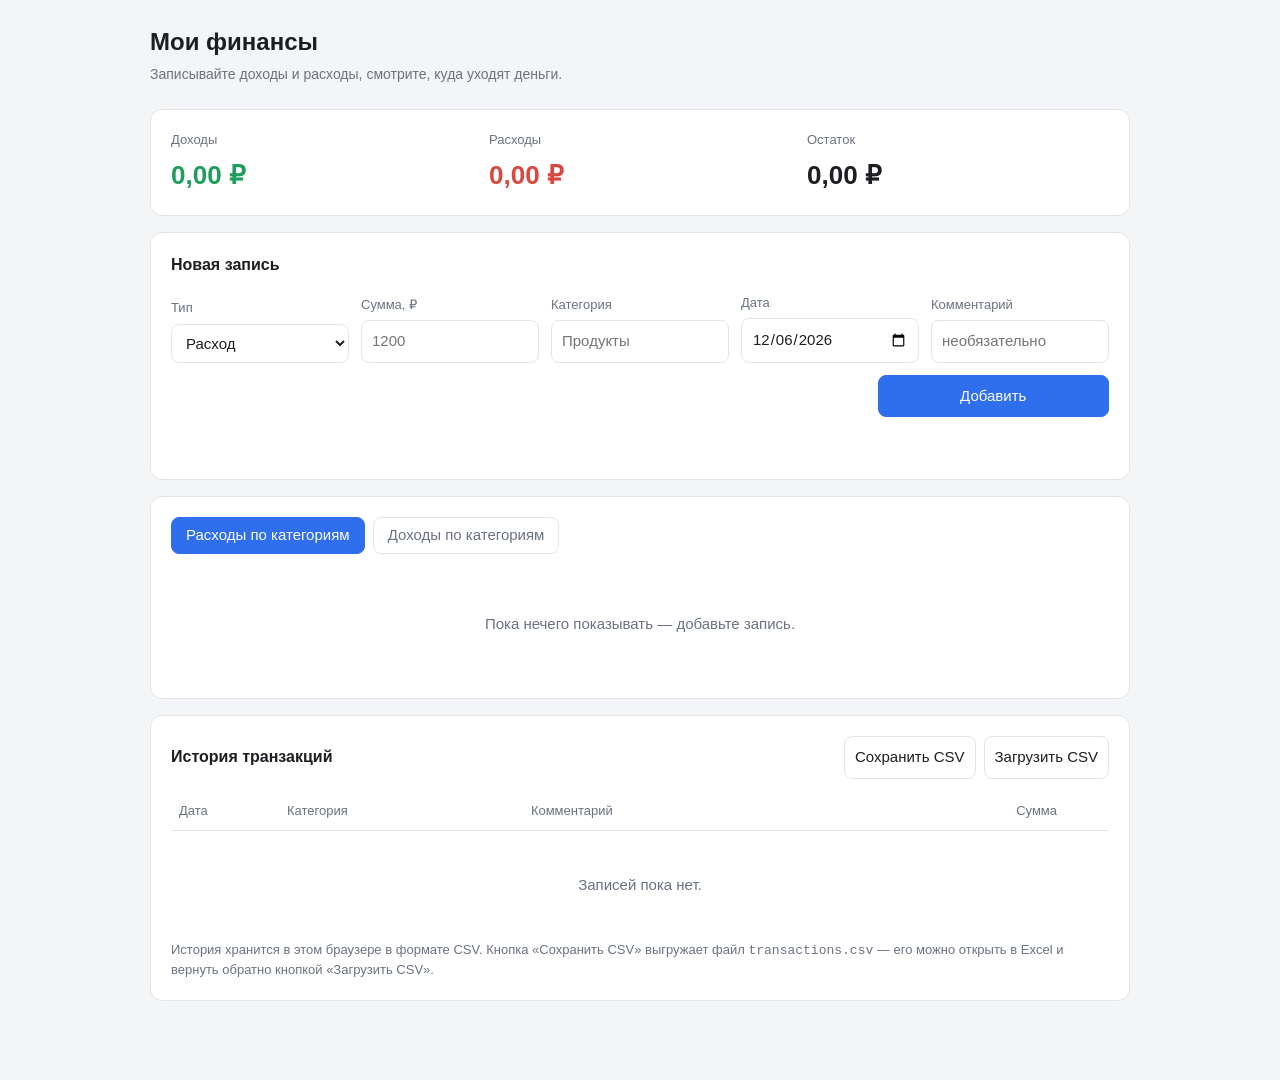
==== app/index.html @ 76354129 "app: покажи отказ записи в localStorage вместо тихой потери данных save() ловил исключение пустым ca" ====
<!doctype html>
<html lang="ru">
<head>
<meta charset="utf-8">
<meta name="viewport" content="width=device-width, initial-scale=1">
<title>Мои финансы</title>
<!--
  «Мои финансы» — пет-проект ДЗ №2. Разметка, CSS и JS разнесены по трём файлам
  (index.html, styles.css, app.js), чтобы субагенты могли работать параллельно,
  не переписывая один буфер. Решение человека, сессия 1; выполнено в сессии 4.

  id элементов и тексты кнопок менять без нужды не нужно: по ним цепляются проверки.
-->
<link rel="stylesheet" href="styles.css">
</head>
<body>
<div class="wrap">

  <h1>Мои финансы</h1>
  <p class="sub">Записывайте доходы и расходы, смотрите, куда уходят деньги.</p>

  <!-- ЗОНА theme. Владелец разметки — feature/theme: переключатель темы,
       три состояния (авто / светлая / тёмная). Другие ветки сюда не пишут. -->
  <!-- /ЗОНА theme -->

  <!-- ЗОНА storage. Владелец разметки — feature/storage: сообщение о том, что
       запись не сохранена и пропадёт при перезагрузке (SPEC, Сц-15).
       Другие ветки сюда не пишут. -->
  <p class="storage-alert" id="storageAlert" role="alert" hidden></p>
  <!-- /ЗОНА storage -->

  <!-- Итоги -->
  <section class="card totals">
    <div class="total-card">
      <div class="label">Доходы</div>
      <div class="value income" id="sumIncome">0 ₽</div>
    </div>
    <div class="total-card">
      <div class="label">Расходы</div>
      <div class="value expense" id="sumExpense">0 ₽</div>
    </div>
    <div class="total-card">
      <div class="label">Остаток</div>
      <div class="value" id="sumBalance">0 ₽</div>
    </div>
  </section>

  <!-- Форма -->
  <section class="card">
    <h2>Новая запись</h2>
    <form id="addForm" novalidate>
      <div class="field">
        <label for="fType">Тип</label>
        <select id="fType">
          <option value="expense">Расход</option>
          <option value="income">Доход</option>
        </select>
      </div>
      <div class="field">
        <label for="fAmount">Сумма, ₽</label>
        <input id="fAmount" type="text" inputmode="decimal" placeholder="1200">
      </div>
      <div class="field">
        <label for="fCategory">Категория</label>
        <!-- BUG-008: ограничение длины живёт ТОЛЬКО в коде (checkCategory).
             maxlength здесь сознательно не ставится: он молча обрезал бы категорию
             из 40 символов до 32, а тихое искажение введённого — тот же класс дефекта,
             что '1_000' → 1 в BUG-011. Отказ должен быть виден. -->
        <input id="fCategory" list="catList" placeholder="Продукты">
        <datalist id="catList"></datalist>
      </div>
      <div class="field">
        <label for="fDate">Дата</label>
        <!-- BUG-005: max выставляется скриптом на сегодня. -->
        <input id="fDate" type="date">
      </div>
      <div class="field">
        <label for="fComment">Комментарий</label>
        <input id="fComment" type="text" placeholder="необязательно">
      </div>
      <div class="form-row-2">
        <div></div>
        <button type="submit">Добавить</button>
      </div>
    </form>
    <p class="error" id="formError" role="alert"></p>
  </section>

  <!-- ЗОНА filters. Разметку ВНУТРИ #filters пишет только feature/filters:
       кнопка «Фильтры» со счётчиком, раскрывающаяся панель, плашка
       «Результат фильтрации устарел». Контейнер может двигать и обёртывать
       feature/design (раскладка), но id="filters" сохраняется, а внутрь
       дизайн не пишет. -->
  <aside class="filters" id="filters"></aside>
  <!-- /ЗОНА filters -->

  <!-- Диаграмма -->
  <section class="card">
    <div class="tabs">
      <button type="button" id="tabExpense" aria-pressed="true">Расходы по категориям</button>
      <button type="button" id="tabIncome" aria-pressed="false">Доходы по категориям</button>
    </div>
    <div class="chart-block">
      <svg class="donut" id="donut" width="200" height="200" viewBox="0 0 200 200" role="img" aria-label="Диаграмма по категориям"></svg>
      <ul class="legend" id="legend"></ul>
    </div>
    <p class="empty" id="chartEmpty" hidden>Пока нечего показывать — добавьте запись.</p>
  </section>

  <!-- Таблица -->
  <section class="card">
    <div class="table-head">
      <h2>История транзакций</h2>
      <div class="file-row">
        <button type="button" class="secondary" id="btnSave">Сохранить CSV</button>
        <button type="button" class="secondary" id="btnLoad">Загрузить CSV</button>
        <input type="file" id="fileInput" accept=".csv,text/csv" hidden>
      </div>
    </div>
    <table>
      <thead>
        <tr>
          <th class="date">Дата</th>
          <th class="category">Категория</th>
          <th class="comment">Комментарий</th>
          <th class="amount">Сумма</th>
          <th class="del-col"></th>
        </tr>
      </thead>
      <tbody id="tbody"></tbody>
    </table>
    <p class="empty" id="tableEmpty">Записей пока нет.</p>
    <p class="hint">
      История хранится в этом браузере в формате CSV. Кнопка «Сохранить CSV» выгружает
      файл <code>transactions.csv</code> — его можно открыть в Excel и вернуть обратно
      кнопкой «Загрузить CSV».
    </p>
  </section>

</div>

<script src="app.js"></script>
</body>
</html>
---- app/styles.css ----
:root {
  --bg: #f4f5f7;
  --card: #ffffff;
  --text: #1c1e21;
  --muted: #6b7280;
  --line: #e3e5e8;
  --accent: #2f6fed;
  --income: #1f9d5c;
  --expense: #d8483f;
  --radius: 12px;
}

* { box-sizing: border-box; }

body {
  margin: 0;
  padding: 24px 16px 64px;
  background: var(--bg);
  color: var(--text);
  font: 15px/1.5 -apple-system, "Segoe UI", Roboto, Arial, sans-serif;
}

.wrap { max-width: 980px; margin: 0 auto; }

h1 { font-size: 24px; margin: 0 0 4px; }
.sub { color: var(--muted); margin: 0 0 24px; font-size: 14px; }

.card {
  background: var(--card);
  border: 1px solid var(--line);
  border-radius: var(--radius);
  padding: 20px;
  margin-bottom: 16px;
  min-width: 0;
}

h2 { font-size: 16px; margin: 0 0 16px; }

/* --- итоги --- */
.totals { display: grid; grid-template-columns: repeat(3, 1fr); gap: 16px; }
.total-card { text-align: left; min-width: 0; }
.total-card .label { color: var(--muted); font-size: 13px; margin-bottom: 6px; }
/* BUG-010: длинное число раньше растягивало карточку и уводило страницу вбок.
   Перенос по символам оставляет вёрстку целой на любом значении. */
.total-card .value {
  font-size: 26px;
  font-weight: 600;
  white-space: normal;
  overflow-wrap: anywhere;
}
.value.income { color: var(--income); }
.value.expense { color: var(--expense); }
.value.neg { color: var(--expense); }

/* --- форма --- */
form { display: grid; grid-template-columns: repeat(5, 1fr); gap: 12px; align-items: end; }
.field { display: flex; flex-direction: column; gap: 6px; min-width: 0; }
.field label { font-size: 13px; color: var(--muted); }
input, select, button {
  font: inherit;
  padding: 9px 10px;
  border: 1px solid var(--line);
  border-radius: 8px;
  background: #fff;
  color: var(--text);
  min-width: 0;
}
input:focus, select:focus, button:focus-visible {
  outline: 2px solid var(--accent);
  outline-offset: 1px;
  border-color: var(--accent);
}
button {
  cursor: pointer;
  background: var(--accent);
  border-color: var(--accent);
  color: #fff;
  font-weight: 500;
}
button:hover { filter: brightness(1.07); }
button.secondary { background: #fff; color: var(--text); border-color: var(--line); font-weight: 400; }
.form-row-2 { grid-column: 1 / -1; display: grid; grid-template-columns: 3fr 1fr; gap: 12px; align-items: end; }
.error { color: var(--expense); font-size: 13px; margin-top: 10px; min-height: 19px; overflow-wrap: anywhere; }

/* --- диаграмма --- */
.chart-block { display: grid; grid-template-columns: 220px 1fr; gap: 24px; align-items: center; }
.legend { list-style: none; margin: 0; padding: 0; min-width: 0; }
.legend li { display: flex; align-items: center; gap: 10px; padding: 5px 0; font-size: 14px; }
.dot { width: 11px; height: 11px; border-radius: 3px; flex: none; }
.legend .name { flex: 1; min-width: 0; overflow: hidden; text-overflow: ellipsis; white-space: nowrap; }
.legend .sum { font-variant-numeric: tabular-nums; }
.legend .pct { color: var(--muted); width: 44px; text-align: right; font-variant-numeric: tabular-nums; }

.tabs { display: flex; gap: 8px; margin-bottom: 16px; }
.tabs button { background: #fff; color: var(--muted); border-color: var(--line); font-weight: 400; padding: 6px 14px; }
.tabs button[aria-pressed="true"] { background: var(--accent); border-color: var(--accent); color: #fff; }

/* --- таблица --- */
/* BUG-009: раньше ширину колонки задавало содержимое, и одна длинная строка
   растягивала таблицу шире окна вместе со всей страницей. Фиксированная раскладка
   плюс перенос по символам держат ширину независимо от данных. */
table { width: 100%; border-collapse: collapse; table-layout: fixed; }
th, td { text-align: left; padding: 10px 8px; border-bottom: 1px solid var(--line); overflow-wrap: anywhere; }
th { font-size: 13px; color: var(--muted); font-weight: 500; }
th.date, td.date { width: 108px; }
th.category, td.category { width: 26%; }
td.amount, th.amount { text-align: right; font-variant-numeric: tabular-nums; white-space: nowrap; width: 148px; }
th.del-col, td.del-col { width: 44px; }
td.amount.income { color: var(--income); }
td.amount.expense { color: var(--expense); }
.del {
  background: none; border: none; color: var(--muted);
  padding: 2px 6px; font-size: 18px; line-height: 1; border-radius: 6px;
}
.del:hover { color: var(--expense); background: #fbeceb; }
.table-head { display: flex; justify-content: space-between; align-items: center; gap: 12px; margin-bottom: 12px; flex-wrap: wrap; }
.table-head h2 { margin: 0; }
.empty { color: var(--muted); text-align: center; padding: 28px 0; }
.file-row { display: flex; gap: 8px; flex-wrap: wrap; }
.hint { color: var(--muted); font-size: 13px; margin: 12px 0 0; }

@media (max-width: 760px) {
  form { grid-template-columns: 1fr 1fr; }
  .form-row-2 { grid-template-columns: 1fr; }
  .totals { grid-template-columns: 1fr; gap: 12px; }
  .chart-block { grid-template-columns: 1fr; }
  svg.donut { margin: 0 auto; display: block; }
  td.comment, th.comment { display: none; }
  th.date, td.date { width: 84px; }
  td.amount, th.amount { width: 110px; }
}

/* ============================================================================
   ЗОНЫ ПАРАЛЛЕЛЬНОЙ РАБОТЫ. Всё, что ВЫШЕ этой черты, принадлежит
   feature/design. Ниже — по блоку на ветку; каждая пишет только в свой блок.
   Границы не двигаются и чужие блоки не правятся.
   ============================================================================ */

/* ===== ЗОНА filters — стили панели фильтров, кнопки со счётчиком,
   плашки «Результат фильтрации устарел» и состояния «пустой результат».
   Владелец — feature/filters. ===== */

/* ===== /ЗОНА filters ===== */

/* ===== ЗОНА theme — переопределения токенов под светлую и тёмную тему
   и стили переключателя. Владелец — feature/theme.
   Токены :root ВЫШЕ черты принадлежат feature/design: тема их переопределяет
   здесь, а не правит там. ===== */

/* ===== /ЗОНА theme ===== */

/* ===== ЗОНА storage — стили сообщения о несохранённой записи.
   Владелец — feature/storage. ===== */

/* Сообщение о том, что запись не легла в localStorage (SPEC, п. 4, Сц-15).
   Отдельный элемент, а не #formError: сообщения валидации формы и сообщение
   хранилища не должны затирать друг друга. */
.storage-alert {
  margin: 0 0 16px;
  padding: 12px 14px;
  border: 1px solid var(--expense);
  border-left-width: 4px;
  border-radius: var(--radius);
  background: var(--card);
  color: var(--expense);
  font-size: 14px;
  overflow-wrap: anywhere;
}

/* Элемент скрывается атрибутом hidden. Правило нужно на случай, если
   отображение блока где-то задано явно и перебивает браузерное умолчание. */
.storage-alert[hidden] { display: none; }

/* ===== /ЗОНА storage ===== */
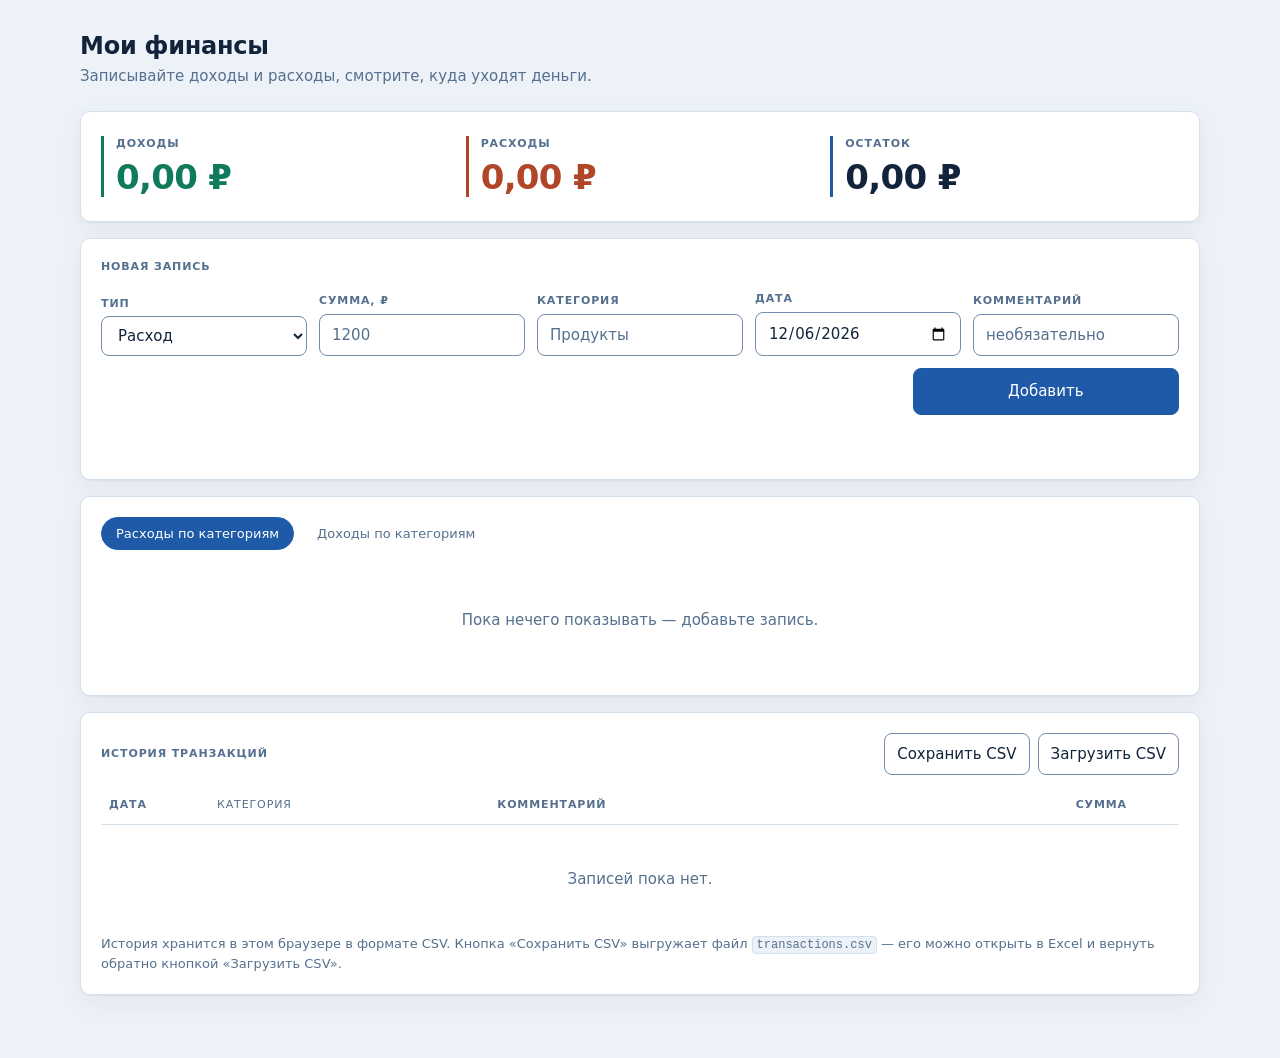
==== commit c1c118d8: "дизайн: собрать светлую тему по DESIGN.md и сделать раскладку адаптивной Токены цвета, формы и шрифт" ====
--- a/app/index.html
+++ b/app/index.html
@@ -16,17 +16,24 @@
 <body>
 <div class="wrap">
 
-  <h1>Мои финансы</h1>
-  <p class="sub">Записывайте доходы и расходы, смотрите, куда уходят деньги.</p>
+  <!-- Шапка. Обёртка .page-head принадлежит feature/design: она ставит
+       переключатель темы справа от заголовка (DESIGN.md, схема раскладки).
+       Маркеры ЗОНА theme остались на месте, разметку внутри них пишет
+       только feature/theme. -->
+  <header class="page-head">
+    <div class="page-head-text">
+      <h1>Мои финансы</h1>
+      <p class="sub">Записывайте доходы и расходы, смотрите, куда уходят деньги.</p>
+    </div>
 
   <!-- ЗОНА theme. Владелец разметки — feature/theme: переключатель темы,
        три состояния (авто / светлая / тёмная). Другие ветки сюда не пишут. -->
   <!-- /ЗОНА theme -->
+  </header>
 
   <!-- ЗОНА storage. Владелец разметки — feature/storage: сообщение о том, что
        запись не сохранена и пропадёт при перезагрузке (SPEC, Сц-15).
        Другие ветки сюда не пишут. -->
-  <p class="storage-alert" id="storageAlert" role="alert" hidden></p>
   <!-- /ЗОНА storage -->
 
   <!-- Итоги -->
@@ -86,6 +93,11 @@
     <p class="error" id="formError" role="alert"></p>
   </section>
 
+  <!-- Рабочая область. Обёртка .workspace принадлежит feature/design: по SPEC
+       блоки диаграммы и истории сужаются, а панель фильтров встаёт справа от них.
+       Порядок в разметке не меняется, колонки расставляет CSS-сетка. -->
+  <div class="workspace">
+
   <!-- ЗОНА filters. Разметку ВНУТРИ #filters пишет только feature/filters:
        кнопка «Фильтры» со счётчиком, раскрывающаяся панель, плашка
        «Результат фильтрации устарел». Контейнер может двигать и обёртывать
@@ -137,6 +149,8 @@
     </p>
   </section>
 
+  </div><!-- /.workspace -->
+
 </div>
 
 <script src="app.js"></script>
--- a/app/styles.css
+++ b/app/styles.css
@@ -1,50 +1,140 @@
+/* «Мои финансы» — оформление. Владелец всего, что ВЫШЕ черты зон, — feature/design.
+   Значения цвета и кегля взяты из DESIGN.md, а не придуманы по ходу.
+   Контраст пар измерен, а не переписан из плана: см. отчёт сессии. */
+
 :root {
-  --bg: #f4f5f7;
-  --card: #ffffff;
-  --text: #1c1e21;
-  --muted: #6b7280;
-  --line: #e3e5e8;
-  --accent: #2f6fed;
-  --income: #1f9d5c;
-  --expense: #d8483f;
-  --radius: 12px;
+  /* --- Цвет, светлая тема «нежно-голубая» (DESIGN.md → Токены → Цвет).
+         Тёмная тема переопределяет эти же имена в блоке ЗОНА theme ниже. --- */
+  --bg: #EDF2F8;          /* Иней — фон страницы */
+  --surface: #FFFFFF;     /* Бумага — карточки и поля */
+  --ink: #12243B;         /* Графит — основной текст */
+  --muted: #54708E;       /* Дымка — метки, второстепенное */
+  --accent: #1E5AA8;      /* Кобальт — действия, активное состояние, фокус */
+  --line: #D4E0EC;        /* Линовка — разделители внутри карточек */
+  --line-strong: #728DAB; /* Линовка контрастная — границы полей и кнопок.
+                             Отдельный токен потому, что --line даёт 1.34:1
+                             на белом: для разделителя это нормально,
+                             для границы элемента управления — нет (нужно 3:1). */
+  --on-accent: #FFFFFF;   /* текст на заливке акцентом */
+  --income: #0F7A5C;      /* Хвоя */
+  --expense: #B04527;     /* Кирпич — не алый, решение человека */
+  --accent-soft: rgba(30, 90, 168, 0.08);  /* подсветка наведения */
+  --expense-soft: rgba(176, 69, 39, 0.10); /* фон кнопки удаления при наведении */
+  --shadow: 0 1px 2px rgba(18, 36, 59, 0.05), 0 8px 24px rgba(18, 36, 59, 0.05);
+
+  /* совместимость со старыми именами токенов */
+  --card: var(--surface);
+  --text: var(--ink);
+
+  /* --- Форма --- */
+  --radius: 10px;         /* было 12: см. самокритику плана в DESIGN.md */
+  --radius-sm: 8px;
+  --wrap: 1120px;         /* ширина контейнера, решение человека */
+  --dur: 170ms;           /* длительность анимаций, рамка SPEC 150–200 мс */
+  --ease: cubic-bezier(0.2, 0, 0.2, 1);
+
+  /* --- Шрифт: одна системная семья, три роли (DESIGN.md → Токены → Шрифт) --- */
+  --font: system-ui, -apple-system, "Segoe UI", Roboto, Arial, sans-serif;
 }
 
 * { box-sizing: border-box; }
 
 body {
   margin: 0;
-  padding: 24px 16px 64px;
+  padding: 32px 16px 64px;
   background: var(--bg);
-  color: var(--text);
-  font: 15px/1.5 -apple-system, "Segoe UI", Roboto, Arial, sans-serif;
-}
-
-.wrap { max-width: 980px; margin: 0 auto; }
-
-h1 { font-size: 24px; margin: 0 0 4px; }
-.sub { color: var(--muted); margin: 0 0 24px; font-size: 14px; }
+  color: var(--ink);
+  font: 400 15px/1.5 var(--font);
+  -webkit-text-size-adjust: 100%;
+}
+
+.wrap { max-width: var(--wrap); margin: 0 auto; }
+
+/* --- типографика --- */
+
+h1 {
+  font-size: 24px;
+  line-height: 1.2;
+  font-weight: 600;
+  letter-spacing: -0.01em;
+  margin: 0 0 4px;
+}
+
+.sub { color: var(--muted); margin: 0; font-size: 15px; }
+
+.page-head {
+  display: flex;
+  align-items: flex-start;
+  justify-content: space-between;
+  gap: 16px;
+  flex-wrap: wrap;
+  margin-bottom: 24px;
+}
+.page-head-text { min-width: 0; }
+
+h2 {
+  font-size: 11px;
+  font-weight: 600;
+  letter-spacing: 0.08em;
+  text-transform: uppercase;
+  color: var(--muted);
+  margin: 0 0 16px;
+}
+
+/* Роль «цифры»: приложение про деньги, дисплейный кегль отдан суммам,
+   а не заголовкам. tabular-nums выравнивает разряды в колонке,
+   slashed-zero отличает ноль от «О» в названиях категорий. */
+.value,
+.legend .sum,
+.legend .pct,
+td.amount {
+  font-variant-numeric: tabular-nums slashed-zero;
+}
+
+/* --- карточки --- */
 
 .card {
-  background: var(--card);
+  background: var(--surface);
   border: 1px solid var(--line);
   border-radius: var(--radius);
+  box-shadow: var(--shadow);
   padding: 20px;
   margin-bottom: 16px;
   min-width: 0;
 }
 
-h2 { font-size: 16px; margin: 0 0 16px; }
-
-/* --- итоги --- */
-.totals { display: grid; grid-template-columns: repeat(3, 1fr); gap: 16px; }
-.total-card { text-align: left; min-width: 0; }
-.total-card .label { color: var(--muted); font-size: 13px; margin-bottom: 6px; }
+/* --- итоги: три карточки, полосой баланса не заменяются (решение человека) --- */
+.totals {
+  display: grid;
+  grid-template-columns: repeat(3, 1fr);
+  gap: 16px;
+  padding: 24px 20px;
+}
+.total-card {
+  text-align: left;
+  min-width: 0;
+  padding-left: 12px;
+  border-left: 3px solid var(--line);
+}
+.total-card:nth-child(1) { border-left-color: var(--income); }
+.total-card:nth-child(2) { border-left-color: var(--expense); }
+.total-card:nth-child(3) { border-left-color: var(--accent); }
+
+.total-card .label {
+  color: var(--muted);
+  font-size: 11px;
+  font-weight: 600;
+  letter-spacing: 0.08em;
+  text-transform: uppercase;
+  margin-bottom: 4px;
+}
 /* BUG-010: длинное число раньше растягивало карточку и уводило страницу вбок.
    Перенос по символам оставляет вёрстку целой на любом значении. */
 .total-card .value {
-  font-size: 26px;
-  font-weight: 600;
+  font-size: 34px;
+  line-height: 40px;
+  font-weight: 600;
+  letter-spacing: -0.02em;
   white-space: normal;
   overflow-wrap: anywhere;
 }
@@ -53,81 +143,281 @@
 .value.neg { color: var(--expense); }
 
 /* --- форма --- */
-form { display: grid; grid-template-columns: repeat(5, 1fr); gap: 12px; align-items: end; }
-.field { display: flex; flex-direction: column; gap: 6px; min-width: 0; }
-.field label { font-size: 13px; color: var(--muted); }
+
+form {
+  display: grid;
+  grid-template-columns: repeat(5, 1fr);
+  gap: 12px;
+  align-items: end;
+}
+.field { display: flex; flex-direction: column; gap: 4px; min-width: 0; }
+.field label {
+  font-size: 11px;
+  font-weight: 600;
+  letter-spacing: 0.08em;
+  text-transform: uppercase;
+  color: var(--muted);
+}
+
 input, select, button {
   font: inherit;
-  padding: 9px 10px;
-  border: 1px solid var(--line);
-  border-radius: 8px;
-  background: #fff;
-  color: var(--text);
+  padding: 9px 12px;
+  border: 1px solid var(--line-strong);
+  border-radius: var(--radius-sm);
+  background: var(--surface);
+  color: var(--ink);
   min-width: 0;
 }
-input:focus, select:focus, button:focus-visible {
+input::placeholder { color: var(--muted); opacity: 1; }
+
+input:focus-visible, select:focus-visible, button:focus-visible,
+input:focus, select:focus {
   outline: 2px solid var(--accent);
   outline-offset: 1px;
   border-color: var(--accent);
 }
+
 button {
   cursor: pointer;
   background: var(--accent);
   border-color: var(--accent);
-  color: #fff;
+  color: var(--on-accent);
   font-weight: 500;
 }
-button:hover { filter: brightness(1.07); }
-button.secondary { background: #fff; color: var(--text); border-color: var(--line); font-weight: 400; }
-.form-row-2 { grid-column: 1 / -1; display: grid; grid-template-columns: 3fr 1fr; gap: 12px; align-items: end; }
-.error { color: var(--expense); font-size: 13px; margin-top: 10px; min-height: 19px; overflow-wrap: anywhere; }
+button:hover { background: color-mix(in srgb, var(--accent) 86%, #000); border-color: transparent; }
+button:active { transform: translateY(1px); }
+
+button.secondary {
+  background: var(--surface);
+  color: var(--ink);
+  border-color: var(--line-strong);
+  font-weight: 400;
+}
+button.secondary:hover { background: var(--accent-soft); border-color: var(--accent); color: var(--accent); }
+
+.form-row-2 {
+  grid-column: 1 / -1;
+  display: grid;
+  grid-template-columns: 3fr 1fr;
+  gap: 12px;
+  align-items: end;
+}
+.form-row-2 button { padding: 11px 12px; }
+
+.error {
+  color: var(--expense);
+  font-size: 13px;
+  margin-top: 12px;
+  min-height: 19px;
+  overflow-wrap: anywhere;
+}
+
+/* --- раскладка: диаграмма и история сужаются, панель фильтров встаёт справа ---
+   Обёртка .workspace принадлежит feature/design; внутрь #filters дизайн не пишет.
+   Пока #filters пуст, правая колонка не резервируется — раскладка не должна
+   разваливаться ни до появления панели, ни после. */
+.workspace {
+  display: grid;
+  grid-template-columns: minmax(0, 1fr);
+  gap: 16px;
+  align-items: start;
+}
+.workspace > .card { grid-column: 1; margin-bottom: 0; }
+.filters { min-width: 0; }
+
+@media (min-width: 1000px) {
+  .workspace { grid-template-columns: minmax(0, 1fr) 320px; }
+  .workspace > #filters {
+    grid-column: 2;
+    grid-row: 1 / span 2;
+    position: sticky;
+    top: 16px;
+  }
+  /* пустая панель ещё не занимает колонку */
+  .workspace:has(> #filters:empty) { grid-template-columns: minmax(0, 1fr); }
+  .workspace:has(> #filters:empty) > #filters { display: none; }
+}
 
 /* --- диаграмма --- */
-.chart-block { display: grid; grid-template-columns: 220px 1fr; gap: 24px; align-items: center; }
+
+.chart-block {
+  display: grid;
+  grid-template-columns: 200px minmax(0, 1fr);
+  gap: 24px;
+  align-items: center;
+}
+svg.donut { max-width: 100%; height: auto; }
+/* Подпись в отверстии кольца рисуется скриптом с атрибутом fill="#1c1e21" —
+   это значение старой палитры. Атрибут представления слабее CSS, поэтому цвет
+   надписи забирается токеном здесь, а не правкой app.js (чужая зона).
+   Кегль не трогаем: его подбирает fitLabelInsideHole(). */
+svg.donut text {
+  fill: var(--ink);
+  font-family: var(--font);
+  font-variant-numeric: tabular-nums slashed-zero;
+}
+
 .legend { list-style: none; margin: 0; padding: 0; min-width: 0; }
-.legend li { display: flex; align-items: center; gap: 10px; padding: 5px 0; font-size: 14px; }
-.dot { width: 11px; height: 11px; border-radius: 3px; flex: none; }
+.legend li {
+  display: flex;
+  align-items: center;
+  gap: 12px;
+  padding: 6px 0;
+  font-size: 15px;
+  border-bottom: 1px solid var(--line);
+}
+.legend li:last-child { border-bottom: none; }
+.dot { width: 12px; height: 12px; border-radius: 4px; flex: none; }
 .legend .name { flex: 1; min-width: 0; overflow: hidden; text-overflow: ellipsis; white-space: nowrap; }
-.legend .sum { font-variant-numeric: tabular-nums; }
-.legend .pct { color: var(--muted); width: 44px; text-align: right; font-variant-numeric: tabular-nums; }
-
-.tabs { display: flex; gap: 8px; margin-bottom: 16px; }
-.tabs button { background: #fff; color: var(--muted); border-color: var(--line); font-weight: 400; padding: 6px 14px; }
-.tabs button[aria-pressed="true"] { background: var(--accent); border-color: var(--accent); color: #fff; }
+.legend .sum { font-weight: 600; }
+.legend .pct { color: var(--muted); width: 44px; text-align: right; font-size: 13px; }
+
+.tabs { display: flex; gap: 8px; margin-bottom: 16px; flex-wrap: wrap; }
+.tabs button {
+  background: transparent;
+  color: var(--muted);
+  border-color: transparent;
+  font-weight: 500;
+  font-size: 13px;
+  padding: 6px 14px;
+  border-radius: 999px;
+}
+.tabs button:hover { background: var(--accent-soft); color: var(--accent); }
+.tabs button[aria-pressed="true"] {
+  background: var(--accent);
+  border-color: var(--accent);
+  color: var(--on-accent);
+}
+/* Выключенная вкладка (Сц-2: «доходы по категориям» гасится фильтром).
+   Отключённые элементы формально выведены из-под требования 4.5:1, но при
+   opacity 0.45 надпись давала 1.88:1 — это уже не «приглушено», а «нечитаемо».
+   0.7 оставляет её явно неактивной и при этом различимой. */
+.tabs button[disabled] { opacity: 0.7; cursor: not-allowed; }
+.tabs button[disabled]:hover { background: transparent; color: var(--muted); }
 
 /* --- таблица --- */
 /* BUG-009: раньше ширину колонки задавало содержимое, и одна длинная строка
    растягивала таблицу шире окна вместе со всей страницей. Фиксированная раскладка
    плюс перенос по символам держат ширину независимо от данных. */
 table { width: 100%; border-collapse: collapse; table-layout: fixed; }
-th, td { text-align: left; padding: 10px 8px; border-bottom: 1px solid var(--line); overflow-wrap: anywhere; }
-th { font-size: 13px; color: var(--muted); font-weight: 500; }
-th.date, td.date { width: 108px; }
-th.category, td.category { width: 26%; }
-td.amount, th.amount { text-align: right; font-variant-numeric: tabular-nums; white-space: nowrap; width: 148px; }
+th, td {
+  text-align: left;
+  padding: 10px 8px;
+  border-bottom: 1px solid var(--line);
+  overflow-wrap: anywhere;
+}
+th {
+  font-size: 11px;
+  font-weight: 600;
+  letter-spacing: 0.08em;
+  text-transform: uppercase;
+  color: var(--muted);
+}
+tbody tr:last-child td { border-bottom: none; }
+th.date, td.date { width: 108px; color: var(--muted); }
+th.category, td.category { width: 26%; font-weight: 500; }
+td.comment { color: var(--muted); }
+td.amount, th.amount { text-align: right; white-space: nowrap; width: 148px; }
+td.amount { font-weight: 600; }
 th.del-col, td.del-col { width: 44px; }
 td.amount.income { color: var(--income); }
 td.amount.expense { color: var(--expense); }
+
 .del {
-  background: none; border: none; color: var(--muted);
-  padding: 2px 6px; font-size: 18px; line-height: 1; border-radius: 6px;
-}
-.del:hover { color: var(--expense); background: #fbeceb; }
-.table-head { display: flex; justify-content: space-between; align-items: center; gap: 12px; margin-bottom: 12px; flex-wrap: wrap; }
+  background: none;
+  border: none;
+  color: var(--muted);
+  padding: 2px 6px;
+  font-size: 18px;
+  line-height: 1;
+  border-radius: 6px;
+}
+.del:hover { color: var(--expense); background: var(--expense-soft); }
+
+.table-head {
+  display: flex;
+  justify-content: space-between;
+  align-items: center;
+  gap: 12px;
+  margin-bottom: 12px;
+  flex-wrap: wrap;
+}
 .table-head h2 { margin: 0; }
 .empty { color: var(--muted); text-align: center; padding: 28px 0; }
 .file-row { display: flex; gap: 8px; flex-wrap: wrap; }
-.hint { color: var(--muted); font-size: 13px; margin: 12px 0 0; }
+.hint { color: var(--muted); font-size: 13px; margin: 16px 0 0; }
+.hint code {
+  font-family: ui-monospace, SFMono-Regular, Consolas, monospace;
+  font-size: 12px;
+  background: var(--bg);
+  border: 1px solid var(--line);
+  border-radius: 4px;
+  padding: 1px 4px;
+}
+
+/* --- адаптив --- */
 
 @media (max-width: 760px) {
+  body { padding: 24px 12px 56px; }
   form { grid-template-columns: 1fr 1fr; }
   .form-row-2 { grid-template-columns: 1fr; }
   .totals { grid-template-columns: 1fr; gap: 12px; }
   .chart-block { grid-template-columns: 1fr; }
   svg.donut { margin: 0 auto; display: block; }
-  td.comment, th.comment { display: none; }
-  th.date, td.date { width: 84px; }
-  td.amount, th.amount { width: 110px; }
+}
+
+/* 375 px: пять колонок в строку не помещаются, а горизонтальная прокрутка
+   запрещена сценарием Сц-14. Таблица перестаёт быть таблицей и становится
+   двухстрочной карточкой на запись. Разметка остаётся <table> — меняется
+   только display, чтобы не ломать семантику и работу с клавиатуры (Сц-16). */
+@media (max-width: 560px) {
+  .card { padding: 16px; }
+  form { grid-template-columns: 1fr; }
+  .total-card .value { font-size: 28px; line-height: 34px; }
+  .file-row { width: 100%; }
+  .file-row button { flex: 1; }
+
+  table, tbody, tr, td { display: block; width: auto; }
+  thead { position: absolute; width: 1px; height: 1px; overflow: hidden; clip: rect(0 0 0 0); white-space: nowrap; }
+  tbody tr {
+    display: grid;
+    grid-template-columns: max-content minmax(0, 1fr) auto;
+    grid-template-areas:
+      "date    category del"
+      "comment comment  amount";
+    column-gap: 8px;
+    align-items: baseline;
+    padding: 10px 0;
+    border-bottom: 1px solid var(--line);
+  }
+  tbody tr:last-child { border-bottom: none; }
+  tbody td { border-bottom: none; padding: 1px 0; width: auto; }
+  td.date { grid-area: date; }
+  td.category { grid-area: category; }
+  td.comment { grid-area: comment; font-size: 13px; }
+  td.comment:empty { display: none; }
+  td.amount { grid-area: amount; width: auto; }
+  td.del-col { grid-area: del; width: auto; text-align: right; align-self: start; }
+}
+
+/* --- движение: 150–200 мс, при prefers-reduced-motion выключается целиком --- */
+
+@media (prefers-reduced-motion: no-preference) {
+  button, input, select, .del {
+    transition: background-color var(--dur) var(--ease),
+                border-color var(--dur) var(--ease),
+                color var(--dur) var(--ease),
+                transform 100ms var(--ease);
+  }
+  .card { animation: card-in var(--dur) var(--ease) both; }
+  .totals { animation-delay: 0ms; }
+  @keyframes card-in {
+    from { opacity: 0; transform: translateY(6px); }
+    to   { opacity: 1; transform: none; }
+  }
+}
+@media (prefers-reduced-motion: reduce) {
+  * { animation: none !important; transition: none !important; }
 }
 
 /* ============================================================================
@@ -152,23 +442,4 @@
 /* ===== ЗОНА storage — стили сообщения о несохранённой записи.
    Владелец — feature/storage. ===== */
 
-/* Сообщение о том, что запись не легла в localStorage (SPEC, п. 4, Сц-15).
-   Отдельный элемент, а не #formError: сообщения валидации формы и сообщение
-   хранилища не должны затирать друг друга. */
-.storage-alert {
-  margin: 0 0 16px;
-  padding: 12px 14px;
-  border: 1px solid var(--expense);
-  border-left-width: 4px;
-  border-radius: var(--radius);
-  background: var(--card);
-  color: var(--expense);
-  font-size: 14px;
-  overflow-wrap: anywhere;
-}
-
-/* Элемент скрывается атрибутом hidden. Правило нужно на случай, если
-   отображение блока где-то задано явно и перебивает браузерное умолчание. */
-.storage-alert[hidden] { display: none; }
-
 /* ===== /ЗОНА storage ===== */
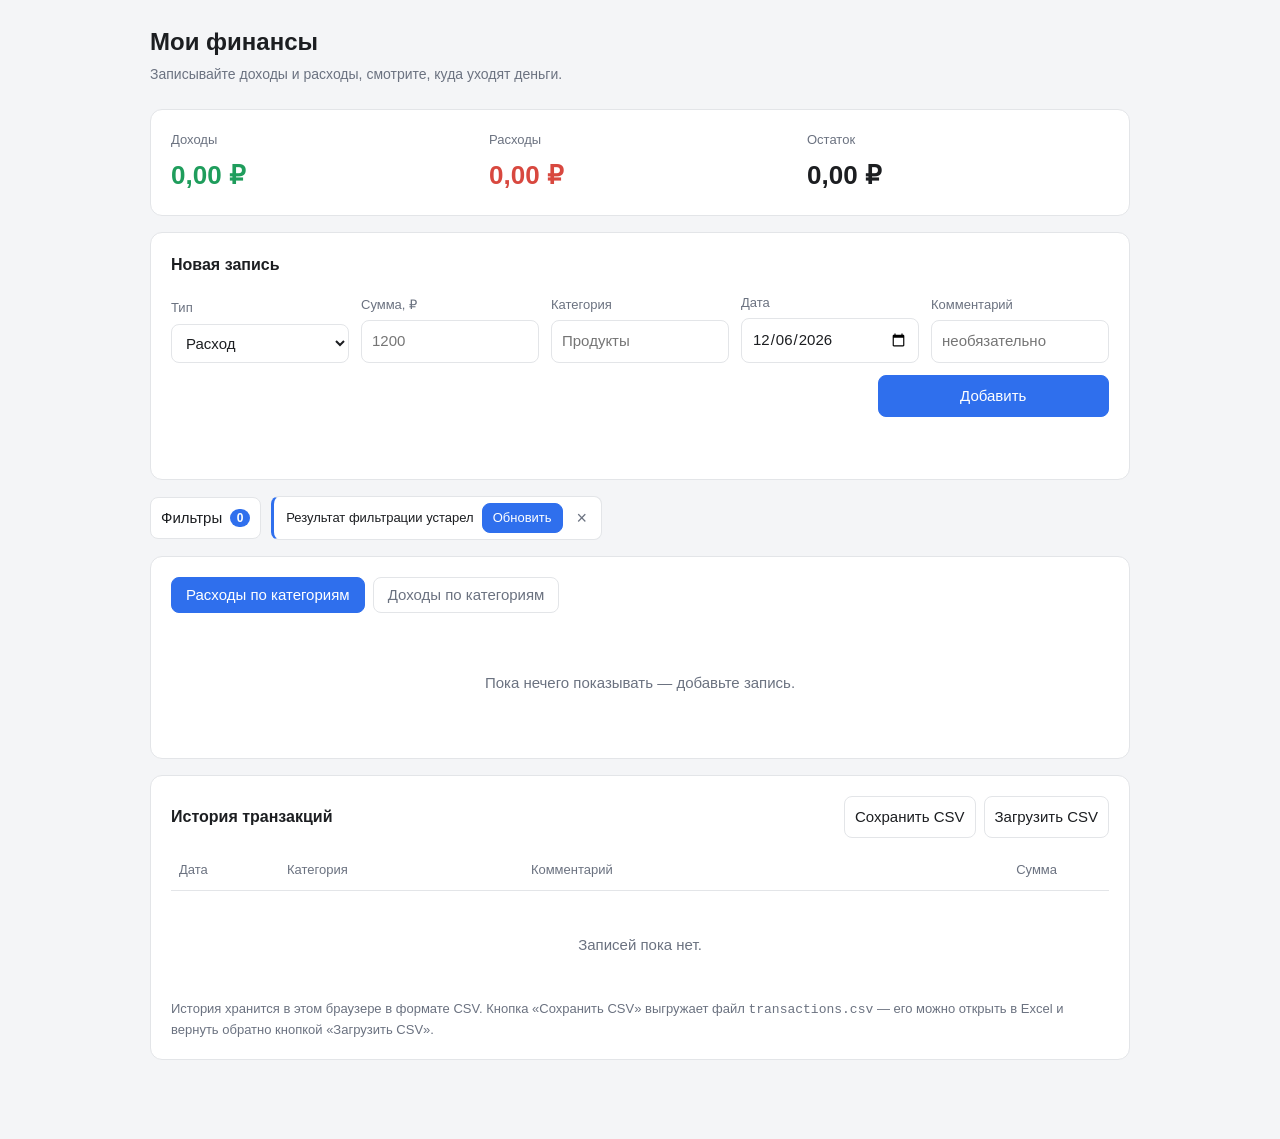
==== commit aa5f44b3: "app: добавить фильтрацию транзакций по типу, категории и периоду Панель «Фильтры» со счётчиком актив" ====
--- a/app/index.html
+++ b/app/index.html
@@ -16,20 +16,12 @@
 <body>
 <div class="wrap">
 
-  <!-- Шапка. Обёртка .page-head принадлежит feature/design: она ставит
-       переключатель темы справа от заголовка (DESIGN.md, схема раскладки).
-       Маркеры ЗОНА theme остались на месте, разметку внутри них пишет
-       только feature/theme. -->
-  <header class="page-head">
-    <div class="page-head-text">
-      <h1>Мои финансы</h1>
-      <p class="sub">Записывайте доходы и расходы, смотрите, куда уходят деньги.</p>
-    </div>
+  <h1>Мои финансы</h1>
+  <p class="sub">Записывайте доходы и расходы, смотрите, куда уходят деньги.</p>
 
   <!-- ЗОНА theme. Владелец разметки — feature/theme: переключатель темы,
        три состояния (авто / светлая / тёмная). Другие ветки сюда не пишут. -->
   <!-- /ЗОНА theme -->
-  </header>
 
   <!-- ЗОНА storage. Владелец разметки — feature/storage: сообщение о том, что
        запись не сохранена и пропадёт при перезагрузке (SPEC, Сц-15).
@@ -93,17 +85,58 @@
     <p class="error" id="formError" role="alert"></p>
   </section>
 
-  <!-- Рабочая область. Обёртка .workspace принадлежит feature/design: по SPEC
-       блоки диаграммы и истории сужаются, а панель фильтров встаёт справа от них.
-       Порядок в разметке не меняется, колонки расставляет CSS-сетка. -->
-  <div class="workspace">
-
   <!-- ЗОНА filters. Разметку ВНУТРИ #filters пишет только feature/filters:
        кнопка «Фильтры» со счётчиком, раскрывающаяся панель, плашка
        «Результат фильтрации устарел». Контейнер может двигать и обёртывать
        feature/design (раскладка), но id="filters" сохраняется, а внутрь
        дизайн не пишет. -->
-  <aside class="filters" id="filters"></aside>
+  <aside class="filters" id="filters">
+    <div class="filters-bar">
+      <button type="button" class="secondary filters-toggle" id="filtersToggle"
+              aria-expanded="false" aria-controls="filtersPanel">
+        Фильтры<span class="filters-count" id="filtersCount" hidden>0</span>
+      </button>
+
+      <!-- Плашка «устарел»: список на экране не совпадает со строгим результатом
+           фильтра. Итоги и диаграмма в этот момент считаются по строгому результату
+           (SPEC, Сц-5). Крестик закрывает только плашку, список не пересобирает. -->
+      <div class="filters-stale" id="filtersStale" role="status" hidden>
+        <span class="filters-stale-text">Результат фильтрации устарел</span>
+        <button type="button" class="filters-refresh" id="filtersRefresh">Обновить</button>
+        <button type="button" class="filters-close" id="filtersClose"
+                title="Закрыть" aria-label="Закрыть плашку">×</button>
+      </div>
+    </div>
+
+    <div class="filters-panel" id="filtersPanel" hidden>
+      <div class="field">
+        <label for="filterType">Тип</label>
+        <select id="filterType">
+          <option value="all">Все</option>
+          <option value="income">Доходы</option>
+          <option value="expense">Расходы</option>
+        </select>
+      </div>
+      <div class="field">
+        <label for="filterCategory">Категория</label>
+        <select id="filterCategory">
+          <option value="">Все категории</option>
+        </select>
+      </div>
+      <div class="field">
+        <label for="filterFrom">Период с</label>
+        <input type="date" id="filterFrom">
+      </div>
+      <div class="field">
+        <label for="filterTo">Период по</label>
+        <input type="date" id="filterTo">
+      </div>
+      <div class="filters-actions">
+        <button type="button" class="secondary" id="filtersReset">Сбросить фильтры</button>
+      </div>
+      <p class="filters-error" id="filtersError" role="alert"></p>
+    </div>
+  </aside>
   <!-- /ЗОНА filters -->
 
   <!-- Диаграмма -->
@@ -149,8 +182,6 @@
     </p>
   </section>
 
-  </div><!-- /.workspace -->
-
 </div>
 
 <script src="app.js"></script>
--- a/app/styles.css
+++ b/app/styles.css
@@ -1,140 +1,50 @@
-/* «Мои финансы» — оформление. Владелец всего, что ВЫШЕ черты зон, — feature/design.
-   Значения цвета и кегля взяты из DESIGN.md, а не придуманы по ходу.
-   Контраст пар измерен, а не переписан из плана: см. отчёт сессии. */
-
 :root {
-  /* --- Цвет, светлая тема «нежно-голубая» (DESIGN.md → Токены → Цвет).
-         Тёмная тема переопределяет эти же имена в блоке ЗОНА theme ниже. --- */
-  --bg: #EDF2F8;          /* Иней — фон страницы */
-  --surface: #FFFFFF;     /* Бумага — карточки и поля */
-  --ink: #12243B;         /* Графит — основной текст */
-  --muted: #54708E;       /* Дымка — метки, второстепенное */
-  --accent: #1E5AA8;      /* Кобальт — действия, активное состояние, фокус */
-  --line: #D4E0EC;        /* Линовка — разделители внутри карточек */
-  --line-strong: #728DAB; /* Линовка контрастная — границы полей и кнопок.
-                             Отдельный токен потому, что --line даёт 1.34:1
-                             на белом: для разделителя это нормально,
-                             для границы элемента управления — нет (нужно 3:1). */
-  --on-accent: #FFFFFF;   /* текст на заливке акцентом */
-  --income: #0F7A5C;      /* Хвоя */
-  --expense: #B04527;     /* Кирпич — не алый, решение человека */
-  --accent-soft: rgba(30, 90, 168, 0.08);  /* подсветка наведения */
-  --expense-soft: rgba(176, 69, 39, 0.10); /* фон кнопки удаления при наведении */
-  --shadow: 0 1px 2px rgba(18, 36, 59, 0.05), 0 8px 24px rgba(18, 36, 59, 0.05);
-
-  /* совместимость со старыми именами токенов */
-  --card: var(--surface);
-  --text: var(--ink);
-
-  /* --- Форма --- */
-  --radius: 10px;         /* было 12: см. самокритику плана в DESIGN.md */
-  --radius-sm: 8px;
-  --wrap: 1120px;         /* ширина контейнера, решение человека */
-  --dur: 170ms;           /* длительность анимаций, рамка SPEC 150–200 мс */
-  --ease: cubic-bezier(0.2, 0, 0.2, 1);
-
-  /* --- Шрифт: одна системная семья, три роли (DESIGN.md → Токены → Шрифт) --- */
-  --font: system-ui, -apple-system, "Segoe UI", Roboto, Arial, sans-serif;
+  --bg: #f4f5f7;
+  --card: #ffffff;
+  --text: #1c1e21;
+  --muted: #6b7280;
+  --line: #e3e5e8;
+  --accent: #2f6fed;
+  --income: #1f9d5c;
+  --expense: #d8483f;
+  --radius: 12px;
 }
 
 * { box-sizing: border-box; }
 
 body {
   margin: 0;
-  padding: 32px 16px 64px;
+  padding: 24px 16px 64px;
   background: var(--bg);
-  color: var(--ink);
-  font: 400 15px/1.5 var(--font);
-  -webkit-text-size-adjust: 100%;
-}
-
-.wrap { max-width: var(--wrap); margin: 0 auto; }
-
-/* --- типографика --- */
-
-h1 {
-  font-size: 24px;
-  line-height: 1.2;
-  font-weight: 600;
-  letter-spacing: -0.01em;
-  margin: 0 0 4px;
-}
-
-.sub { color: var(--muted); margin: 0; font-size: 15px; }
-
-.page-head {
-  display: flex;
-  align-items: flex-start;
-  justify-content: space-between;
-  gap: 16px;
-  flex-wrap: wrap;
-  margin-bottom: 24px;
-}
-.page-head-text { min-width: 0; }
-
-h2 {
-  font-size: 11px;
-  font-weight: 600;
-  letter-spacing: 0.08em;
-  text-transform: uppercase;
-  color: var(--muted);
-  margin: 0 0 16px;
-}
-
-/* Роль «цифры»: приложение про деньги, дисплейный кегль отдан суммам,
-   а не заголовкам. tabular-nums выравнивает разряды в колонке,
-   slashed-zero отличает ноль от «О» в названиях категорий. */
-.value,
-.legend .sum,
-.legend .pct,
-td.amount {
-  font-variant-numeric: tabular-nums slashed-zero;
-}
-
-/* --- карточки --- */
+  color: var(--text);
+  font: 15px/1.5 -apple-system, "Segoe UI", Roboto, Arial, sans-serif;
+}
+
+.wrap { max-width: 980px; margin: 0 auto; }
+
+h1 { font-size: 24px; margin: 0 0 4px; }
+.sub { color: var(--muted); margin: 0 0 24px; font-size: 14px; }
 
 .card {
-  background: var(--surface);
+  background: var(--card);
   border: 1px solid var(--line);
   border-radius: var(--radius);
-  box-shadow: var(--shadow);
   padding: 20px;
   margin-bottom: 16px;
   min-width: 0;
 }
 
-/* --- итоги: три карточки, полосой баланса не заменяются (решение человека) --- */
-.totals {
-  display: grid;
-  grid-template-columns: repeat(3, 1fr);
-  gap: 16px;
-  padding: 24px 20px;
-}
-.total-card {
-  text-align: left;
-  min-width: 0;
-  padding-left: 12px;
-  border-left: 3px solid var(--line);
-}
-.total-card:nth-child(1) { border-left-color: var(--income); }
-.total-card:nth-child(2) { border-left-color: var(--expense); }
-.total-card:nth-child(3) { border-left-color: var(--accent); }
-
-.total-card .label {
-  color: var(--muted);
-  font-size: 11px;
-  font-weight: 600;
-  letter-spacing: 0.08em;
-  text-transform: uppercase;
-  margin-bottom: 4px;
-}
+h2 { font-size: 16px; margin: 0 0 16px; }
+
+/* --- итоги --- */
+.totals { display: grid; grid-template-columns: repeat(3, 1fr); gap: 16px; }
+.total-card { text-align: left; min-width: 0; }
+.total-card .label { color: var(--muted); font-size: 13px; margin-bottom: 6px; }
 /* BUG-010: длинное число раньше растягивало карточку и уводило страницу вбок.
    Перенос по символам оставляет вёрстку целой на любом значении. */
 .total-card .value {
-  font-size: 34px;
-  line-height: 40px;
+  font-size: 26px;
   font-weight: 600;
-  letter-spacing: -0.02em;
   white-space: normal;
   overflow-wrap: anywhere;
 }
@@ -143,281 +53,81 @@
 .value.neg { color: var(--expense); }
 
 /* --- форма --- */
-
-form {
-  display: grid;
-  grid-template-columns: repeat(5, 1fr);
-  gap: 12px;
-  align-items: end;
-}
-.field { display: flex; flex-direction: column; gap: 4px; min-width: 0; }
-.field label {
-  font-size: 11px;
-  font-weight: 600;
-  letter-spacing: 0.08em;
-  text-transform: uppercase;
-  color: var(--muted);
-}
-
+form { display: grid; grid-template-columns: repeat(5, 1fr); gap: 12px; align-items: end; }
+.field { display: flex; flex-direction: column; gap: 6px; min-width: 0; }
+.field label { font-size: 13px; color: var(--muted); }
 input, select, button {
   font: inherit;
-  padding: 9px 12px;
-  border: 1px solid var(--line-strong);
-  border-radius: var(--radius-sm);
-  background: var(--surface);
-  color: var(--ink);
+  padding: 9px 10px;
+  border: 1px solid var(--line);
+  border-radius: 8px;
+  background: #fff;
+  color: var(--text);
   min-width: 0;
 }
-input::placeholder { color: var(--muted); opacity: 1; }
-
-input:focus-visible, select:focus-visible, button:focus-visible,
-input:focus, select:focus {
+input:focus, select:focus, button:focus-visible {
   outline: 2px solid var(--accent);
   outline-offset: 1px;
   border-color: var(--accent);
 }
-
 button {
   cursor: pointer;
   background: var(--accent);
   border-color: var(--accent);
-  color: var(--on-accent);
+  color: #fff;
   font-weight: 500;
 }
-button:hover { background: color-mix(in srgb, var(--accent) 86%, #000); border-color: transparent; }
-button:active { transform: translateY(1px); }
-
-button.secondary {
-  background: var(--surface);
-  color: var(--ink);
-  border-color: var(--line-strong);
-  font-weight: 400;
-}
-button.secondary:hover { background: var(--accent-soft); border-color: var(--accent); color: var(--accent); }
-
-.form-row-2 {
-  grid-column: 1 / -1;
-  display: grid;
-  grid-template-columns: 3fr 1fr;
-  gap: 12px;
-  align-items: end;
-}
-.form-row-2 button { padding: 11px 12px; }
-
-.error {
-  color: var(--expense);
-  font-size: 13px;
-  margin-top: 12px;
-  min-height: 19px;
-  overflow-wrap: anywhere;
-}
-
-/* --- раскладка: диаграмма и история сужаются, панель фильтров встаёт справа ---
-   Обёртка .workspace принадлежит feature/design; внутрь #filters дизайн не пишет.
-   Пока #filters пуст, правая колонка не резервируется — раскладка не должна
-   разваливаться ни до появления панели, ни после. */
-.workspace {
-  display: grid;
-  grid-template-columns: minmax(0, 1fr);
-  gap: 16px;
-  align-items: start;
-}
-.workspace > .card { grid-column: 1; margin-bottom: 0; }
-.filters { min-width: 0; }
-
-@media (min-width: 1000px) {
-  .workspace { grid-template-columns: minmax(0, 1fr) 320px; }
-  .workspace > #filters {
-    grid-column: 2;
-    grid-row: 1 / span 2;
-    position: sticky;
-    top: 16px;
-  }
-  /* пустая панель ещё не занимает колонку */
-  .workspace:has(> #filters:empty) { grid-template-columns: minmax(0, 1fr); }
-  .workspace:has(> #filters:empty) > #filters { display: none; }
-}
+button:hover { filter: brightness(1.07); }
+button.secondary { background: #fff; color: var(--text); border-color: var(--line); font-weight: 400; }
+.form-row-2 { grid-column: 1 / -1; display: grid; grid-template-columns: 3fr 1fr; gap: 12px; align-items: end; }
+.error { color: var(--expense); font-size: 13px; margin-top: 10px; min-height: 19px; overflow-wrap: anywhere; }
 
 /* --- диаграмма --- */
-
-.chart-block {
-  display: grid;
-  grid-template-columns: 200px minmax(0, 1fr);
-  gap: 24px;
-  align-items: center;
-}
-svg.donut { max-width: 100%; height: auto; }
-/* Подпись в отверстии кольца рисуется скриптом с атрибутом fill="#1c1e21" —
-   это значение старой палитры. Атрибут представления слабее CSS, поэтому цвет
-   надписи забирается токеном здесь, а не правкой app.js (чужая зона).
-   Кегль не трогаем: его подбирает fitLabelInsideHole(). */
-svg.donut text {
-  fill: var(--ink);
-  font-family: var(--font);
-  font-variant-numeric: tabular-nums slashed-zero;
-}
-
+.chart-block { display: grid; grid-template-columns: 220px 1fr; gap: 24px; align-items: center; }
 .legend { list-style: none; margin: 0; padding: 0; min-width: 0; }
-.legend li {
-  display: flex;
-  align-items: center;
-  gap: 12px;
-  padding: 6px 0;
-  font-size: 15px;
-  border-bottom: 1px solid var(--line);
-}
-.legend li:last-child { border-bottom: none; }
-.dot { width: 12px; height: 12px; border-radius: 4px; flex: none; }
+.legend li { display: flex; align-items: center; gap: 10px; padding: 5px 0; font-size: 14px; }
+.dot { width: 11px; height: 11px; border-radius: 3px; flex: none; }
 .legend .name { flex: 1; min-width: 0; overflow: hidden; text-overflow: ellipsis; white-space: nowrap; }
-.legend .sum { font-weight: 600; }
-.legend .pct { color: var(--muted); width: 44px; text-align: right; font-size: 13px; }
-
-.tabs { display: flex; gap: 8px; margin-bottom: 16px; flex-wrap: wrap; }
-.tabs button {
-  background: transparent;
-  color: var(--muted);
-  border-color: transparent;
-  font-weight: 500;
-  font-size: 13px;
-  padding: 6px 14px;
-  border-radius: 999px;
-}
-.tabs button:hover { background: var(--accent-soft); color: var(--accent); }
-.tabs button[aria-pressed="true"] {
-  background: var(--accent);
-  border-color: var(--accent);
-  color: var(--on-accent);
-}
-/* Выключенная вкладка (Сц-2: «доходы по категориям» гасится фильтром).
-   Отключённые элементы формально выведены из-под требования 4.5:1, но при
-   opacity 0.45 надпись давала 1.88:1 — это уже не «приглушено», а «нечитаемо».
-   0.7 оставляет её явно неактивной и при этом различимой. */
-.tabs button[disabled] { opacity: 0.7; cursor: not-allowed; }
-.tabs button[disabled]:hover { background: transparent; color: var(--muted); }
+.legend .sum { font-variant-numeric: tabular-nums; }
+.legend .pct { color: var(--muted); width: 44px; text-align: right; font-variant-numeric: tabular-nums; }
+
+.tabs { display: flex; gap: 8px; margin-bottom: 16px; }
+.tabs button { background: #fff; color: var(--muted); border-color: var(--line); font-weight: 400; padding: 6px 14px; }
+.tabs button[aria-pressed="true"] { background: var(--accent); border-color: var(--accent); color: #fff; }
 
 /* --- таблица --- */
 /* BUG-009: раньше ширину колонки задавало содержимое, и одна длинная строка
    растягивала таблицу шире окна вместе со всей страницей. Фиксированная раскладка
    плюс перенос по символам держат ширину независимо от данных. */
 table { width: 100%; border-collapse: collapse; table-layout: fixed; }
-th, td {
-  text-align: left;
-  padding: 10px 8px;
-  border-bottom: 1px solid var(--line);
-  overflow-wrap: anywhere;
-}
-th {
-  font-size: 11px;
-  font-weight: 600;
-  letter-spacing: 0.08em;
-  text-transform: uppercase;
-  color: var(--muted);
-}
-tbody tr:last-child td { border-bottom: none; }
-th.date, td.date { width: 108px; color: var(--muted); }
-th.category, td.category { width: 26%; font-weight: 500; }
-td.comment { color: var(--muted); }
-td.amount, th.amount { text-align: right; white-space: nowrap; width: 148px; }
-td.amount { font-weight: 600; }
+th, td { text-align: left; padding: 10px 8px; border-bottom: 1px solid var(--line); overflow-wrap: anywhere; }
+th { font-size: 13px; color: var(--muted); font-weight: 500; }
+th.date, td.date { width: 108px; }
+th.category, td.category { width: 26%; }
+td.amount, th.amount { text-align: right; font-variant-numeric: tabular-nums; white-space: nowrap; width: 148px; }
 th.del-col, td.del-col { width: 44px; }
 td.amount.income { color: var(--income); }
 td.amount.expense { color: var(--expense); }
-
 .del {
-  background: none;
-  border: none;
-  color: var(--muted);
-  padding: 2px 6px;
-  font-size: 18px;
-  line-height: 1;
-  border-radius: 6px;
-}
-.del:hover { color: var(--expense); background: var(--expense-soft); }
-
-.table-head {
-  display: flex;
-  justify-content: space-between;
-  align-items: center;
-  gap: 12px;
-  margin-bottom: 12px;
-  flex-wrap: wrap;
-}
+  background: none; border: none; color: var(--muted);
+  padding: 2px 6px; font-size: 18px; line-height: 1; border-radius: 6px;
+}
+.del:hover { color: var(--expense); background: #fbeceb; }
+.table-head { display: flex; justify-content: space-between; align-items: center; gap: 12px; margin-bottom: 12px; flex-wrap: wrap; }
 .table-head h2 { margin: 0; }
 .empty { color: var(--muted); text-align: center; padding: 28px 0; }
 .file-row { display: flex; gap: 8px; flex-wrap: wrap; }
-.hint { color: var(--muted); font-size: 13px; margin: 16px 0 0; }
-.hint code {
-  font-family: ui-monospace, SFMono-Regular, Consolas, monospace;
-  font-size: 12px;
-  background: var(--bg);
-  border: 1px solid var(--line);
-  border-radius: 4px;
-  padding: 1px 4px;
-}
-
-/* --- адаптив --- */
+.hint { color: var(--muted); font-size: 13px; margin: 12px 0 0; }
 
 @media (max-width: 760px) {
-  body { padding: 24px 12px 56px; }
   form { grid-template-columns: 1fr 1fr; }
   .form-row-2 { grid-template-columns: 1fr; }
   .totals { grid-template-columns: 1fr; gap: 12px; }
   .chart-block { grid-template-columns: 1fr; }
   svg.donut { margin: 0 auto; display: block; }
-}
-
-/* 375 px: пять колонок в строку не помещаются, а горизонтальная прокрутка
-   запрещена сценарием Сц-14. Таблица перестаёт быть таблицей и становится
-   двухстрочной карточкой на запись. Разметка остаётся <table> — меняется
-   только display, чтобы не ломать семантику и работу с клавиатуры (Сц-16). */
-@media (max-width: 560px) {
-  .card { padding: 16px; }
-  form { grid-template-columns: 1fr; }
-  .total-card .value { font-size: 28px; line-height: 34px; }
-  .file-row { width: 100%; }
-  .file-row button { flex: 1; }
-
-  table, tbody, tr, td { display: block; width: auto; }
-  thead { position: absolute; width: 1px; height: 1px; overflow: hidden; clip: rect(0 0 0 0); white-space: nowrap; }
-  tbody tr {
-    display: grid;
-    grid-template-columns: max-content minmax(0, 1fr) auto;
-    grid-template-areas:
-      "date    category del"
-      "comment comment  amount";
-    column-gap: 8px;
-    align-items: baseline;
-    padding: 10px 0;
-    border-bottom: 1px solid var(--line);
-  }
-  tbody tr:last-child { border-bottom: none; }
-  tbody td { border-bottom: none; padding: 1px 0; width: auto; }
-  td.date { grid-area: date; }
-  td.category { grid-area: category; }
-  td.comment { grid-area: comment; font-size: 13px; }
-  td.comment:empty { display: none; }
-  td.amount { grid-area: amount; width: auto; }
-  td.del-col { grid-area: del; width: auto; text-align: right; align-self: start; }
-}
-
-/* --- движение: 150–200 мс, при prefers-reduced-motion выключается целиком --- */
-
-@media (prefers-reduced-motion: no-preference) {
-  button, input, select, .del {
-    transition: background-color var(--dur) var(--ease),
-                border-color var(--dur) var(--ease),
-                color var(--dur) var(--ease),
-                transform 100ms var(--ease);
-  }
-  .card { animation: card-in var(--dur) var(--ease) both; }
-  .totals { animation-delay: 0ms; }
-  @keyframes card-in {
-    from { opacity: 0; transform: translateY(6px); }
-    to   { opacity: 1; transform: none; }
-  }
-}
-@media (prefers-reduced-motion: reduce) {
-  * { animation: none !important; transition: none !important; }
+  td.comment, th.comment { display: none; }
+  th.date, td.date { width: 84px; }
+  td.amount, th.amount { width: 110px; }
 }
 
 /* ============================================================================
@@ -430,6 +140,88 @@
    плашки «Результат фильтрации устарел» и состояния «пустой результат».
    Владелец — feature/filters. ===== */
 
+.filters { display: block; margin-bottom: 16px; min-width: 0; }
+
+.filters-bar { display: flex; align-items: center; gap: 10px; flex-wrap: wrap; }
+
+.filters-toggle { display: inline-flex; align-items: center; gap: 8px; }
+
+/* Счётчик активных фильтров: тип ≠ «все», категория, каждая граница периода. */
+.filters-count {
+  display: inline-block;
+  min-width: 20px;
+  padding: 0 6px;
+  border-radius: 10px;
+  background: var(--accent);
+  color: #fff;
+  font-size: 12px;
+  font-weight: 600;
+  line-height: 18px;
+  text-align: center;
+}
+
+/* Плашка «Результат фильтрации устарел» — рядом с кнопкой «Фильтры». */
+.filters-stale {
+  display: flex;
+  align-items: center;
+  gap: 8px;
+  padding: 6px 8px 6px 12px;
+  border: 1px solid var(--line);
+  border-left: 3px solid var(--accent);
+  border-radius: 8px;
+  background: var(--card);
+  font-size: 13px;
+  flex-wrap: wrap;
+}
+.filters-stale-text { color: var(--text); }
+.filters-stale .filters-refresh {
+  padding: 4px 10px;
+  font-size: 13px;
+}
+.filters-stale .filters-close {
+  background: none;
+  border: none;
+  color: var(--muted);
+  font-size: 18px;
+  line-height: 1;
+  padding: 2px 6px;
+  border-radius: 6px;
+}
+.filters-stale .filters-close:hover { color: var(--text); }
+
+.filters-panel {
+  display: grid;
+  grid-template-columns: repeat(4, 1fr);
+  gap: 12px;
+  align-items: end;
+  margin-top: 12px;
+  padding: 16px;
+  border: 1px solid var(--line);
+  border-radius: var(--radius);
+  background: var(--card);
+}
+.filters-panel[hidden] { display: none; }
+.filters-actions { grid-column: 1 / -1; display: flex; gap: 8px; }
+.filters-error {
+  grid-column: 1 / -1;
+  margin: 0;
+  min-height: 19px;
+  color: var(--expense);
+  font-size: 13px;
+  overflow-wrap: anywhere;
+}
+
+/* Кнопка возврата к полному списку в пустом состоянии таблицы (Сц-4). */
+.filters-back { margin-top: 12px; }
+
+/* Погашенная вкладка диаграммы остаётся видимой (решение человека). */
+.tabs button:disabled { opacity: .5; cursor: not-allowed; }
+.tabs button:disabled:hover { filter: none; }
+
+@media (max-width: 760px) {
+  .filters-panel { grid-template-columns: 1fr 1fr; }
+}
+
 /* ===== /ЗОНА filters ===== */
 
 /* ===== ЗОНА theme — переопределения токенов под светлую и тёмную тему
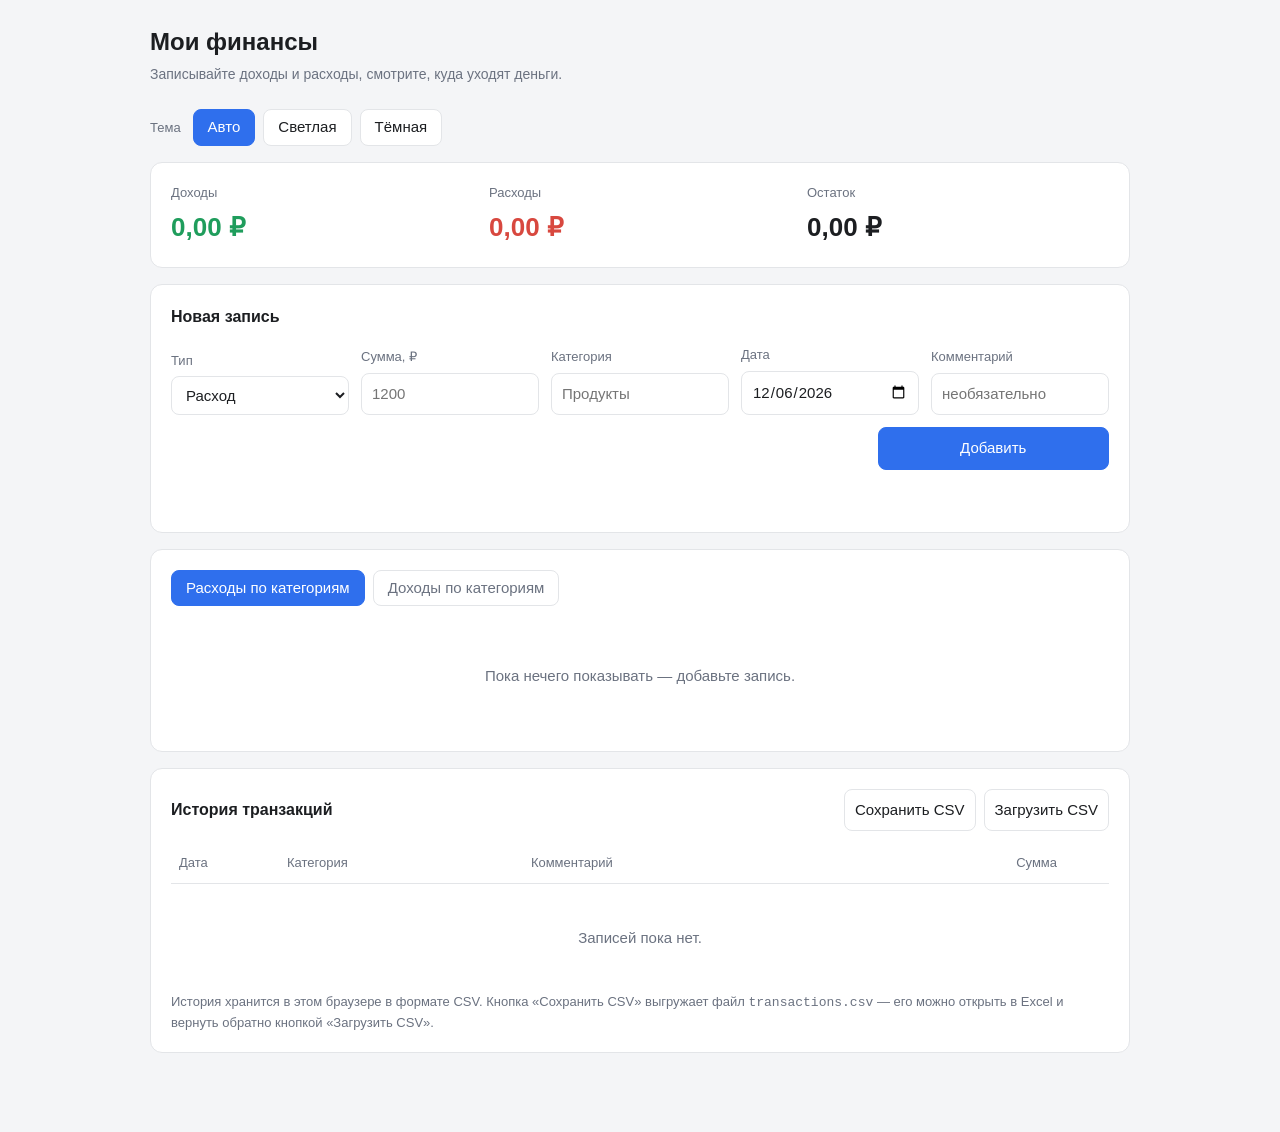
==== commit 88b7b835: "app: добавь тёмную тему с тремя состояниями переключателя Авто / светлая / тёмная. Выбор хранится от" ====
--- a/app/index.html
+++ b/app/index.html
@@ -21,6 +21,27 @@
 
   <!-- ЗОНА theme. Владелец разметки — feature/theme: переключатель темы,
        три состояния (авто / светлая / тёмная). Другие ветки сюда не пишут. -->
+  <div class="theme-switch" id="themeSwitch" role="group" aria-label="Тема оформления">
+    <span class="theme-switch__label">Тема</span>
+    <button type="button" id="themeAuto" data-theme-value="auto" aria-pressed="true">Авто</button>
+    <button type="button" id="themeLight" data-theme-value="light" aria-pressed="false">Светлая</button>
+    <button type="button" id="themeDark" data-theme-value="dark" aria-pressed="false">Тёмная</button>
+  </div>
+  <script>
+  /* Раннее применение выбранной темы: без него страница успевает нарисоваться
+     светлой, а app.js подключён в конце body — получилась бы вспышка старой темы.
+     Скрипт делает ровно одно: ставит data-theme на <html> до отрисовки остального.
+     Режим «авто» атрибута не ставит вообще — тогда работает @media
+     (prefers-color-scheme), и системная тема доходит до страницы без участия JS. */
+  (function () {
+    try {
+      var mode = localStorage.getItem('finance.theme');
+      if (mode === 'dark' || mode === 'light') {
+        document.documentElement.setAttribute('data-theme', mode);
+      }
+    } catch (e) { /* хранилище недоступно — остаётся «авто» */ }
+  })();
+  </script>
   <!-- /ЗОНА theme -->
 
   <!-- ЗОНА storage. Владелец разметки — feature/storage: сообщение о том, что
@@ -90,53 +111,7 @@
        «Результат фильтрации устарел». Контейнер может двигать и обёртывать
        feature/design (раскладка), но id="filters" сохраняется, а внутрь
        дизайн не пишет. -->
-  <aside class="filters" id="filters">
-    <div class="filters-bar">
-      <button type="button" class="secondary filters-toggle" id="filtersToggle"
-              aria-expanded="false" aria-controls="filtersPanel">
-        Фильтры<span class="filters-count" id="filtersCount" hidden>0</span>
-      </button>
-
-      <!-- Плашка «устарел»: список на экране не совпадает со строгим результатом
-           фильтра. Итоги и диаграмма в этот момент считаются по строгому результату
-           (SPEC, Сц-5). Крестик закрывает только плашку, список не пересобирает. -->
-      <div class="filters-stale" id="filtersStale" role="status" hidden>
-        <span class="filters-stale-text">Результат фильтрации устарел</span>
-        <button type="button" class="filters-refresh" id="filtersRefresh">Обновить</button>
-        <button type="button" class="filters-close" id="filtersClose"
-                title="Закрыть" aria-label="Закрыть плашку">×</button>
-      </div>
-    </div>
-
-    <div class="filters-panel" id="filtersPanel" hidden>
-      <div class="field">
-        <label for="filterType">Тип</label>
-        <select id="filterType">
-          <option value="all">Все</option>
-          <option value="income">Доходы</option>
-          <option value="expense">Расходы</option>
-        </select>
-      </div>
-      <div class="field">
-        <label for="filterCategory">Категория</label>
-        <select id="filterCategory">
-          <option value="">Все категории</option>
-        </select>
-      </div>
-      <div class="field">
-        <label for="filterFrom">Период с</label>
-        <input type="date" id="filterFrom">
-      </div>
-      <div class="field">
-        <label for="filterTo">Период по</label>
-        <input type="date" id="filterTo">
-      </div>
-      <div class="filters-actions">
-        <button type="button" class="secondary" id="filtersReset">Сбросить фильтры</button>
-      </div>
-      <p class="filters-error" id="filtersError" role="alert"></p>
-    </div>
-  </aside>
+  <aside class="filters" id="filters"></aside>
   <!-- /ЗОНА filters -->
 
   <!-- Диаграмма -->
--- a/app/styles.css
+++ b/app/styles.css
@@ -140,88 +140,6 @@
    плашки «Результат фильтрации устарел» и состояния «пустой результат».
    Владелец — feature/filters. ===== */
 
-.filters { display: block; margin-bottom: 16px; min-width: 0; }
-
-.filters-bar { display: flex; align-items: center; gap: 10px; flex-wrap: wrap; }
-
-.filters-toggle { display: inline-flex; align-items: center; gap: 8px; }
-
-/* Счётчик активных фильтров: тип ≠ «все», категория, каждая граница периода. */
-.filters-count {
-  display: inline-block;
-  min-width: 20px;
-  padding: 0 6px;
-  border-radius: 10px;
-  background: var(--accent);
-  color: #fff;
-  font-size: 12px;
-  font-weight: 600;
-  line-height: 18px;
-  text-align: center;
-}
-
-/* Плашка «Результат фильтрации устарел» — рядом с кнопкой «Фильтры». */
-.filters-stale {
-  display: flex;
-  align-items: center;
-  gap: 8px;
-  padding: 6px 8px 6px 12px;
-  border: 1px solid var(--line);
-  border-left: 3px solid var(--accent);
-  border-radius: 8px;
-  background: var(--card);
-  font-size: 13px;
-  flex-wrap: wrap;
-}
-.filters-stale-text { color: var(--text); }
-.filters-stale .filters-refresh {
-  padding: 4px 10px;
-  font-size: 13px;
-}
-.filters-stale .filters-close {
-  background: none;
-  border: none;
-  color: var(--muted);
-  font-size: 18px;
-  line-height: 1;
-  padding: 2px 6px;
-  border-radius: 6px;
-}
-.filters-stale .filters-close:hover { color: var(--text); }
-
-.filters-panel {
-  display: grid;
-  grid-template-columns: repeat(4, 1fr);
-  gap: 12px;
-  align-items: end;
-  margin-top: 12px;
-  padding: 16px;
-  border: 1px solid var(--line);
-  border-radius: var(--radius);
-  background: var(--card);
-}
-.filters-panel[hidden] { display: none; }
-.filters-actions { grid-column: 1 / -1; display: flex; gap: 8px; }
-.filters-error {
-  grid-column: 1 / -1;
-  margin: 0;
-  min-height: 19px;
-  color: var(--expense);
-  font-size: 13px;
-  overflow-wrap: anywhere;
-}
-
-/* Кнопка возврата к полному списку в пустом состоянии таблицы (Сц-4). */
-.filters-back { margin-top: 12px; }
-
-/* Погашенная вкладка диаграммы остаётся видимой (решение человека). */
-.tabs button:disabled { opacity: .5; cursor: not-allowed; }
-.tabs button:disabled:hover { filter: none; }
-
-@media (max-width: 760px) {
-  .filters-panel { grid-template-columns: 1fr 1fr; }
-}
-
 /* ===== /ЗОНА filters ===== */
 
 /* ===== ЗОНА theme — переопределения токенов под светлую и тёмную тему
@@ -229,6 +147,135 @@
    Токены :root ВЫШЕ черты принадлежат feature/design: тема их переопределяет
    здесь, а не правит там. ===== */
 
+/* --- Тёмная палитра «глубокий тёмно-синий», значения из DESIGN.md ---------
+   Значения перечислены ДВАЖДЫ намеренно: одно и то же нужно применить
+   и по явному выбору ([data-theme="dark"]), и по системной теме в режиме «авто»
+   (@media prefers-color-scheme). Объединить два таких правила в одно CSS
+   не позволяет. Списки обязаны совпадать — правим оба или ни одного.
+
+   Имена токенов даны в двух наборах: --card/--text — то, что :root отдаёт
+   сегодня, --surface/--ink — то, как они называются в DESIGN.md и появятся
+   после слияния feature/design. Тема переопределяет ЗНАЧЕНИЯ, новых токенов
+   в :root не заводит. */
+
+[data-theme="dark"] {
+  --bg: #0B1A2E;        /* Полночь */
+  --card: #142943;      /* Кобальт ночной */
+  --surface: #142943;
+  --text: #E6EDF6;      /* Иней обратный */
+  --ink: #E6EDF6;
+  --muted: #93A9C4;     /* Дымка ночная */
+  --accent: #79ADEA;    /* Кобальт светлый */
+  --line: #22405F;      /* Линовка ночная */
+  --income: #3FC095;    /* Хвоя */
+  --expense: #E97B5C;   /* Кирпич */
+}
+
+@media (prefers-color-scheme: dark) {
+  /* «Авто» — это отсутствие data-theme. Явно выбранная светлая тема системную
+     перебивает, поэтому :not([data-theme="light"]). */
+  :root:not([data-theme="light"]) {
+    --bg: #0B1A2E;
+    --card: #142943;
+    --surface: #142943;
+    --text: #E6EDF6;
+    --ink: #E6EDF6;
+    --muted: #93A9C4;
+    --accent: #79ADEA;
+    --line: #22405F;
+    --income: #3FC095;
+    --expense: #E97B5C;
+  }
+}
+
+/* --- места, где цвет выше черты записан литералом, а не токеном -----------
+   Переопределяем их у себя, а не правим чужую зону. После слияния
+   feature/design часть этих правил может стать лишней — тогда их убирает
+   отдельная сверка, а не «заодно». */
+
+[data-theme="dark"] input,
+[data-theme="dark"] select,
+[data-theme="dark"] button.secondary,
+[data-theme="dark"] .tabs button {
+  background: var(--surface);
+  color: var(--text);
+}
+/* Белый текст на светло-голубом акценте даёт 2,34:1 — измерено, не годится.
+   На тёмном фоне подписи кнопок берут цвет фона страницы: 7,47:1. */
+[data-theme="dark"] button { color: var(--bg); }
+[data-theme="dark"] button.secondary,
+[data-theme="dark"] .tabs button { color: var(--text); }
+/* Фон возвращается явно: правило выше гасит акцент у ВСЕХ .tabs button, включая
+   выбранную вкладку. Замер поймал результат — тёмный текст на тёмной панели,
+   1,19:1, вкладка практически не читалась. С акцентом обратно — 7,47:1. */
+[data-theme="dark"] .tabs button[aria-pressed="true"] {
+  background: var(--accent);
+  border-color: var(--accent);
+  color: var(--bg);
+}
+[data-theme="dark"] .del { color: var(--muted); background: none; }
+[data-theme="dark"] .del:hover { color: var(--expense); background: rgba(233, 123, 92, 0.16); }
+/* Подпись в центре кольца ставится скриптом атрибутом fill="#1c1e21" (app.js,
+   выше черты — не мой блок). Презентационный атрибут слабее правила CSS,
+   поэтому цвет чинится отсюда. */
+[data-theme="dark"] #donut text { fill: var(--ink); }
+
+@media (prefers-color-scheme: dark) {
+  :root:not([data-theme="light"]) input,
+  :root:not([data-theme="light"]) select,
+  :root:not([data-theme="light"]) button.secondary,
+  :root:not([data-theme="light"]) .tabs button {
+    background: var(--surface);
+    color: var(--text);
+  }
+  :root:not([data-theme="light"]) button { color: var(--bg); }
+  :root:not([data-theme="light"]) button.secondary,
+  :root:not([data-theme="light"]) .tabs button { color: var(--text); }
+  :root:not([data-theme="light"]) .tabs button[aria-pressed="true"] {
+    background: var(--accent);
+    border-color: var(--accent);
+    color: var(--bg);
+  }
+  :root:not([data-theme="light"]) .del { color: var(--muted); background: none; }
+  :root:not([data-theme="light"]) .del:hover { color: var(--expense); background: rgba(233, 123, 92, 0.16); }
+  :root:not([data-theme="light"]) #donut text { fill: var(--ink); }
+}
+
+/* --- сам переключатель ---------------------------------------------------
+   Раскладку страницы держит feature/design, поэтому здесь только то,
+   без чего переключатель не работает как переключатель. */
+
+.theme-switch {
+  display: flex;
+  align-items: center;
+  gap: 8px;
+  flex-wrap: wrap;
+  margin: 0 0 16px;
+}
+.theme-switch__label {
+  font-size: 13px;
+  color: var(--muted);
+  margin-right: 4px;
+}
+.theme-switch button {
+  background: var(--card);
+  color: var(--text);
+  border: 1px solid var(--line);
+  font-weight: 400;
+  padding: 6px 14px;
+}
+.theme-switch button[aria-pressed="true"] {
+  background: var(--accent);
+  border-color: var(--accent);
+  color: #fff;
+  font-weight: 500;
+}
+[data-theme="dark"] .theme-switch button { background: var(--surface); color: var(--text); }
+[data-theme="dark"] .theme-switch button[aria-pressed="true"] { background: var(--accent); color: var(--bg); }
+@media (prefers-color-scheme: dark) {
+  :root:not([data-theme="light"]) .theme-switch button { background: var(--surface); color: var(--text); }
+  :root:not([data-theme="light"]) .theme-switch button[aria-pressed="true"] { background: var(--accent); color: var(--bg); }
+}
 /* ===== /ЗОНА theme ===== */
 
 /* ===== ЗОНА storage — стили сообщения о несохранённой записи.
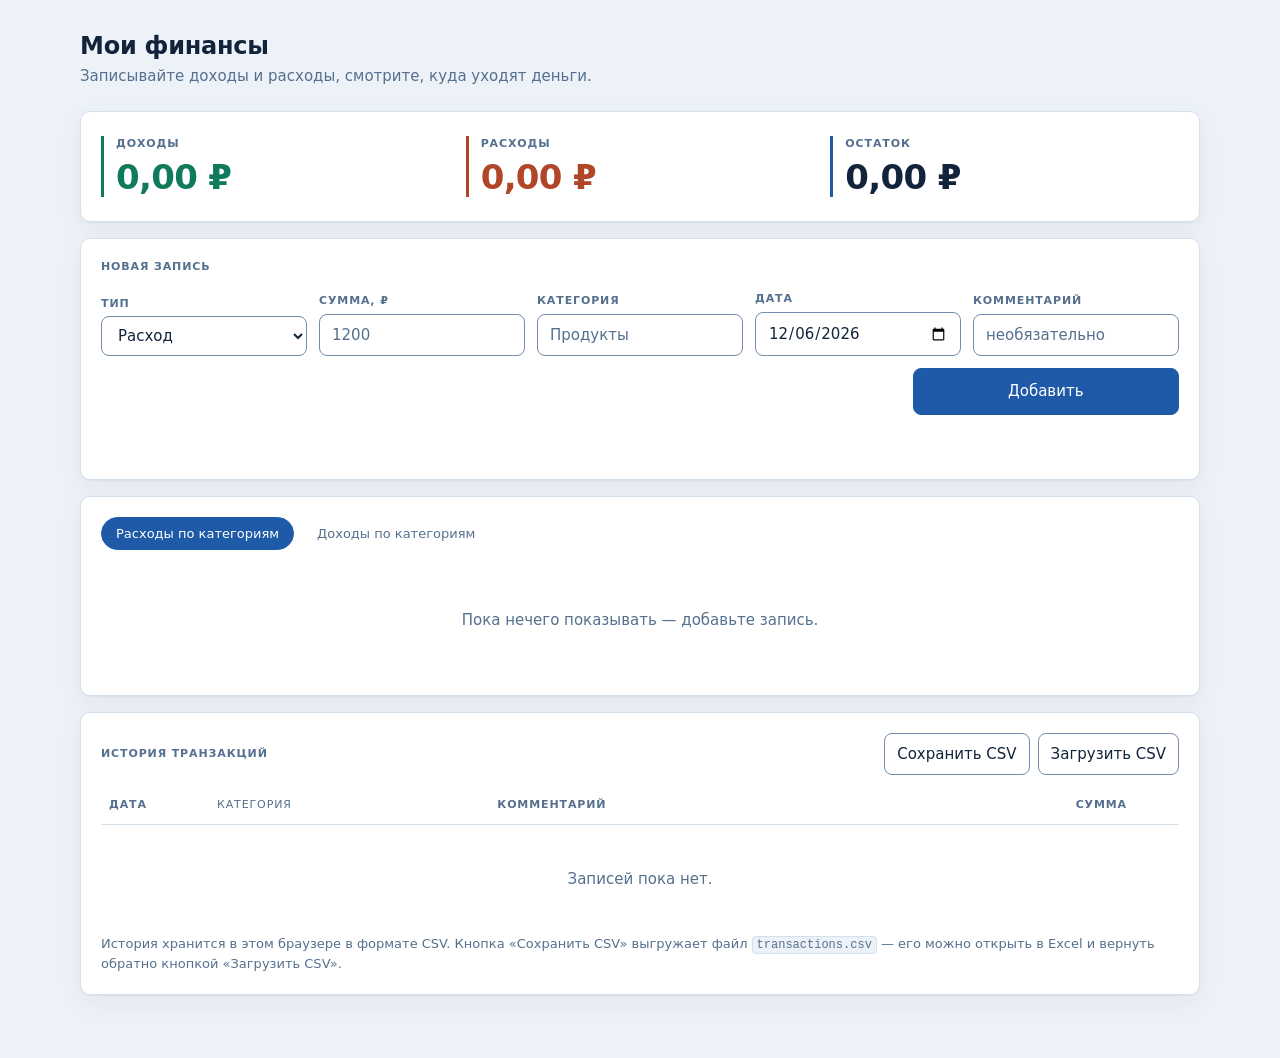
==== commit 7d952136: "слияние: светлая тема и адаптивная раскладка по DESIGN.md (feature/design)" ====
--- a/app/index.html
+++ b/app/index.html
@@ -16,33 +16,20 @@
 <body>
 <div class="wrap">
 
-  <h1>Мои финансы</h1>
-  <p class="sub">Записывайте доходы и расходы, смотрите, куда уходят деньги.</p>
+  <!-- Шапка. Обёртка .page-head принадлежит feature/design: она ставит
+       переключатель темы справа от заголовка (DESIGN.md, схема раскладки).
+       Маркеры ЗОНА theme остались на месте, разметку внутри них пишет
+       только feature/theme. -->
+  <header class="page-head">
+    <div class="page-head-text">
+      <h1>Мои финансы</h1>
+      <p class="sub">Записывайте доходы и расходы, смотрите, куда уходят деньги.</p>
+    </div>
 
   <!-- ЗОНА theme. Владелец разметки — feature/theme: переключатель темы,
        три состояния (авто / светлая / тёмная). Другие ветки сюда не пишут. -->
-  <div class="theme-switch" id="themeSwitch" role="group" aria-label="Тема оформления">
-    <span class="theme-switch__label">Тема</span>
-    <button type="button" id="themeAuto" data-theme-value="auto" aria-pressed="true">Авто</button>
-    <button type="button" id="themeLight" data-theme-value="light" aria-pressed="false">Светлая</button>
-    <button type="button" id="themeDark" data-theme-value="dark" aria-pressed="false">Тёмная</button>
-  </div>
-  <script>
-  /* Раннее применение выбранной темы: без него страница успевает нарисоваться
-     светлой, а app.js подключён в конце body — получилась бы вспышка старой темы.
-     Скрипт делает ровно одно: ставит data-theme на <html> до отрисовки остального.
-     Режим «авто» атрибута не ставит вообще — тогда работает @media
-     (prefers-color-scheme), и системная тема доходит до страницы без участия JS. */
-  (function () {
-    try {
-      var mode = localStorage.getItem('finance.theme');
-      if (mode === 'dark' || mode === 'light') {
-        document.documentElement.setAttribute('data-theme', mode);
-      }
-    } catch (e) { /* хранилище недоступно — остаётся «авто» */ }
-  })();
-  </script>
   <!-- /ЗОНА theme -->
+  </header>
 
   <!-- ЗОНА storage. Владелец разметки — feature/storage: сообщение о том, что
        запись не сохранена и пропадёт при перезагрузке (SPEC, Сц-15).
@@ -106,6 +93,11 @@
     <p class="error" id="formError" role="alert"></p>
   </section>
 
+  <!-- Рабочая область. Обёртка .workspace принадлежит feature/design: по SPEC
+       блоки диаграммы и истории сужаются, а панель фильтров встаёт справа от них.
+       Порядок в разметке не меняется, колонки расставляет CSS-сетка. -->
+  <div class="workspace">
+
   <!-- ЗОНА filters. Разметку ВНУТРИ #filters пишет только feature/filters:
        кнопка «Фильтры» со счётчиком, раскрывающаяся панель, плашка
        «Результат фильтрации устарел». Контейнер может двигать и обёртывать
@@ -157,6 +149,8 @@
     </p>
   </section>
 
+  </div><!-- /.workspace -->
+
 </div>
 
 <script src="app.js"></script>
--- a/app/styles.css
+++ b/app/styles.css
@@ -1,50 +1,140 @@
+/* «Мои финансы» — оформление. Владелец всего, что ВЫШЕ черты зон, — feature/design.
+   Значения цвета и кегля взяты из DESIGN.md, а не придуманы по ходу.
+   Контраст пар измерен, а не переписан из плана: см. отчёт сессии. */
+
 :root {
-  --bg: #f4f5f7;
-  --card: #ffffff;
-  --text: #1c1e21;
-  --muted: #6b7280;
-  --line: #e3e5e8;
-  --accent: #2f6fed;
-  --income: #1f9d5c;
-  --expense: #d8483f;
-  --radius: 12px;
+  /* --- Цвет, светлая тема «нежно-голубая» (DESIGN.md → Токены → Цвет).
+         Тёмная тема переопределяет эти же имена в блоке ЗОНА theme ниже. --- */
+  --bg: #EDF2F8;          /* Иней — фон страницы */
+  --surface: #FFFFFF;     /* Бумага — карточки и поля */
+  --ink: #12243B;         /* Графит — основной текст */
+  --muted: #54708E;       /* Дымка — метки, второстепенное */
+  --accent: #1E5AA8;      /* Кобальт — действия, активное состояние, фокус */
+  --line: #D4E0EC;        /* Линовка — разделители внутри карточек */
+  --line-strong: #728DAB; /* Линовка контрастная — границы полей и кнопок.
+                             Отдельный токен потому, что --line даёт 1.34:1
+                             на белом: для разделителя это нормально,
+                             для границы элемента управления — нет (нужно 3:1). */
+  --on-accent: #FFFFFF;   /* текст на заливке акцентом */
+  --income: #0F7A5C;      /* Хвоя */
+  --expense: #B04527;     /* Кирпич — не алый, решение человека */
+  --accent-soft: rgba(30, 90, 168, 0.08);  /* подсветка наведения */
+  --expense-soft: rgba(176, 69, 39, 0.10); /* фон кнопки удаления при наведении */
+  --shadow: 0 1px 2px rgba(18, 36, 59, 0.05), 0 8px 24px rgba(18, 36, 59, 0.05);
+
+  /* совместимость со старыми именами токенов */
+  --card: var(--surface);
+  --text: var(--ink);
+
+  /* --- Форма --- */
+  --radius: 10px;         /* было 12: см. самокритику плана в DESIGN.md */
+  --radius-sm: 8px;
+  --wrap: 1120px;         /* ширина контейнера, решение человека */
+  --dur: 170ms;           /* длительность анимаций, рамка SPEC 150–200 мс */
+  --ease: cubic-bezier(0.2, 0, 0.2, 1);
+
+  /* --- Шрифт: одна системная семья, три роли (DESIGN.md → Токены → Шрифт) --- */
+  --font: system-ui, -apple-system, "Segoe UI", Roboto, Arial, sans-serif;
 }
 
 * { box-sizing: border-box; }
 
 body {
   margin: 0;
-  padding: 24px 16px 64px;
+  padding: 32px 16px 64px;
   background: var(--bg);
-  color: var(--text);
-  font: 15px/1.5 -apple-system, "Segoe UI", Roboto, Arial, sans-serif;
-}
-
-.wrap { max-width: 980px; margin: 0 auto; }
-
-h1 { font-size: 24px; margin: 0 0 4px; }
-.sub { color: var(--muted); margin: 0 0 24px; font-size: 14px; }
+  color: var(--ink);
+  font: 400 15px/1.5 var(--font);
+  -webkit-text-size-adjust: 100%;
+}
+
+.wrap { max-width: var(--wrap); margin: 0 auto; }
+
+/* --- типографика --- */
+
+h1 {
+  font-size: 24px;
+  line-height: 1.2;
+  font-weight: 600;
+  letter-spacing: -0.01em;
+  margin: 0 0 4px;
+}
+
+.sub { color: var(--muted); margin: 0; font-size: 15px; }
+
+.page-head {
+  display: flex;
+  align-items: flex-start;
+  justify-content: space-between;
+  gap: 16px;
+  flex-wrap: wrap;
+  margin-bottom: 24px;
+}
+.page-head-text { min-width: 0; }
+
+h2 {
+  font-size: 11px;
+  font-weight: 600;
+  letter-spacing: 0.08em;
+  text-transform: uppercase;
+  color: var(--muted);
+  margin: 0 0 16px;
+}
+
+/* Роль «цифры»: приложение про деньги, дисплейный кегль отдан суммам,
+   а не заголовкам. tabular-nums выравнивает разряды в колонке,
+   slashed-zero отличает ноль от «О» в названиях категорий. */
+.value,
+.legend .sum,
+.legend .pct,
+td.amount {
+  font-variant-numeric: tabular-nums slashed-zero;
+}
+
+/* --- карточки --- */
 
 .card {
-  background: var(--card);
+  background: var(--surface);
   border: 1px solid var(--line);
   border-radius: var(--radius);
+  box-shadow: var(--shadow);
   padding: 20px;
   margin-bottom: 16px;
   min-width: 0;
 }
 
-h2 { font-size: 16px; margin: 0 0 16px; }
-
-/* --- итоги --- */
-.totals { display: grid; grid-template-columns: repeat(3, 1fr); gap: 16px; }
-.total-card { text-align: left; min-width: 0; }
-.total-card .label { color: var(--muted); font-size: 13px; margin-bottom: 6px; }
+/* --- итоги: три карточки, полосой баланса не заменяются (решение человека) --- */
+.totals {
+  display: grid;
+  grid-template-columns: repeat(3, 1fr);
+  gap: 16px;
+  padding: 24px 20px;
+}
+.total-card {
+  text-align: left;
+  min-width: 0;
+  padding-left: 12px;
+  border-left: 3px solid var(--line);
+}
+.total-card:nth-child(1) { border-left-color: var(--income); }
+.total-card:nth-child(2) { border-left-color: var(--expense); }
+.total-card:nth-child(3) { border-left-color: var(--accent); }
+
+.total-card .label {
+  color: var(--muted);
+  font-size: 11px;
+  font-weight: 600;
+  letter-spacing: 0.08em;
+  text-transform: uppercase;
+  margin-bottom: 4px;
+}
 /* BUG-010: длинное число раньше растягивало карточку и уводило страницу вбок.
    Перенос по символам оставляет вёрстку целой на любом значении. */
 .total-card .value {
-  font-size: 26px;
-  font-weight: 600;
+  font-size: 34px;
+  line-height: 40px;
+  font-weight: 600;
+  letter-spacing: -0.02em;
   white-space: normal;
   overflow-wrap: anywhere;
 }
@@ -53,81 +143,281 @@
 .value.neg { color: var(--expense); }
 
 /* --- форма --- */
-form { display: grid; grid-template-columns: repeat(5, 1fr); gap: 12px; align-items: end; }
-.field { display: flex; flex-direction: column; gap: 6px; min-width: 0; }
-.field label { font-size: 13px; color: var(--muted); }
+
+form {
+  display: grid;
+  grid-template-columns: repeat(5, 1fr);
+  gap: 12px;
+  align-items: end;
+}
+.field { display: flex; flex-direction: column; gap: 4px; min-width: 0; }
+.field label {
+  font-size: 11px;
+  font-weight: 600;
+  letter-spacing: 0.08em;
+  text-transform: uppercase;
+  color: var(--muted);
+}
+
 input, select, button {
   font: inherit;
-  padding: 9px 10px;
-  border: 1px solid var(--line);
-  border-radius: 8px;
-  background: #fff;
-  color: var(--text);
+  padding: 9px 12px;
+  border: 1px solid var(--line-strong);
+  border-radius: var(--radius-sm);
+  background: var(--surface);
+  color: var(--ink);
   min-width: 0;
 }
-input:focus, select:focus, button:focus-visible {
+input::placeholder { color: var(--muted); opacity: 1; }
+
+input:focus-visible, select:focus-visible, button:focus-visible,
+input:focus, select:focus {
   outline: 2px solid var(--accent);
   outline-offset: 1px;
   border-color: var(--accent);
 }
+
 button {
   cursor: pointer;
   background: var(--accent);
   border-color: var(--accent);
-  color: #fff;
+  color: var(--on-accent);
   font-weight: 500;
 }
-button:hover { filter: brightness(1.07); }
-button.secondary { background: #fff; color: var(--text); border-color: var(--line); font-weight: 400; }
-.form-row-2 { grid-column: 1 / -1; display: grid; grid-template-columns: 3fr 1fr; gap: 12px; align-items: end; }
-.error { color: var(--expense); font-size: 13px; margin-top: 10px; min-height: 19px; overflow-wrap: anywhere; }
+button:hover { background: color-mix(in srgb, var(--accent) 86%, #000); border-color: transparent; }
+button:active { transform: translateY(1px); }
+
+button.secondary {
+  background: var(--surface);
+  color: var(--ink);
+  border-color: var(--line-strong);
+  font-weight: 400;
+}
+button.secondary:hover { background: var(--accent-soft); border-color: var(--accent); color: var(--accent); }
+
+.form-row-2 {
+  grid-column: 1 / -1;
+  display: grid;
+  grid-template-columns: 3fr 1fr;
+  gap: 12px;
+  align-items: end;
+}
+.form-row-2 button { padding: 11px 12px; }
+
+.error {
+  color: var(--expense);
+  font-size: 13px;
+  margin-top: 12px;
+  min-height: 19px;
+  overflow-wrap: anywhere;
+}
+
+/* --- раскладка: диаграмма и история сужаются, панель фильтров встаёт справа ---
+   Обёртка .workspace принадлежит feature/design; внутрь #filters дизайн не пишет.
+   Пока #filters пуст, правая колонка не резервируется — раскладка не должна
+   разваливаться ни до появления панели, ни после. */
+.workspace {
+  display: grid;
+  grid-template-columns: minmax(0, 1fr);
+  gap: 16px;
+  align-items: start;
+}
+.workspace > .card { grid-column: 1; margin-bottom: 0; }
+.filters { min-width: 0; }
+
+@media (min-width: 1000px) {
+  .workspace { grid-template-columns: minmax(0, 1fr) 320px; }
+  .workspace > #filters {
+    grid-column: 2;
+    grid-row: 1 / span 2;
+    position: sticky;
+    top: 16px;
+  }
+  /* пустая панель ещё не занимает колонку */
+  .workspace:has(> #filters:empty) { grid-template-columns: minmax(0, 1fr); }
+  .workspace:has(> #filters:empty) > #filters { display: none; }
+}
 
 /* --- диаграмма --- */
-.chart-block { display: grid; grid-template-columns: 220px 1fr; gap: 24px; align-items: center; }
+
+.chart-block {
+  display: grid;
+  grid-template-columns: 200px minmax(0, 1fr);
+  gap: 24px;
+  align-items: center;
+}
+svg.donut { max-width: 100%; height: auto; }
+/* Подпись в отверстии кольца рисуется скриптом с атрибутом fill="#1c1e21" —
+   это значение старой палитры. Атрибут представления слабее CSS, поэтому цвет
+   надписи забирается токеном здесь, а не правкой app.js (чужая зона).
+   Кегль не трогаем: его подбирает fitLabelInsideHole(). */
+svg.donut text {
+  fill: var(--ink);
+  font-family: var(--font);
+  font-variant-numeric: tabular-nums slashed-zero;
+}
+
 .legend { list-style: none; margin: 0; padding: 0; min-width: 0; }
-.legend li { display: flex; align-items: center; gap: 10px; padding: 5px 0; font-size: 14px; }
-.dot { width: 11px; height: 11px; border-radius: 3px; flex: none; }
+.legend li {
+  display: flex;
+  align-items: center;
+  gap: 12px;
+  padding: 6px 0;
+  font-size: 15px;
+  border-bottom: 1px solid var(--line);
+}
+.legend li:last-child { border-bottom: none; }
+.dot { width: 12px; height: 12px; border-radius: 4px; flex: none; }
 .legend .name { flex: 1; min-width: 0; overflow: hidden; text-overflow: ellipsis; white-space: nowrap; }
-.legend .sum { font-variant-numeric: tabular-nums; }
-.legend .pct { color: var(--muted); width: 44px; text-align: right; font-variant-numeric: tabular-nums; }
-
-.tabs { display: flex; gap: 8px; margin-bottom: 16px; }
-.tabs button { background: #fff; color: var(--muted); border-color: var(--line); font-weight: 400; padding: 6px 14px; }
-.tabs button[aria-pressed="true"] { background: var(--accent); border-color: var(--accent); color: #fff; }
+.legend .sum { font-weight: 600; }
+.legend .pct { color: var(--muted); width: 44px; text-align: right; font-size: 13px; }
+
+.tabs { display: flex; gap: 8px; margin-bottom: 16px; flex-wrap: wrap; }
+.tabs button {
+  background: transparent;
+  color: var(--muted);
+  border-color: transparent;
+  font-weight: 500;
+  font-size: 13px;
+  padding: 6px 14px;
+  border-radius: 999px;
+}
+.tabs button:hover { background: var(--accent-soft); color: var(--accent); }
+.tabs button[aria-pressed="true"] {
+  background: var(--accent);
+  border-color: var(--accent);
+  color: var(--on-accent);
+}
+/* Выключенная вкладка (Сц-2: «доходы по категориям» гасится фильтром).
+   Отключённые элементы формально выведены из-под требования 4.5:1, но при
+   opacity 0.45 надпись давала 1.88:1 — это уже не «приглушено», а «нечитаемо».
+   0.7 оставляет её явно неактивной и при этом различимой. */
+.tabs button[disabled] { opacity: 0.7; cursor: not-allowed; }
+.tabs button[disabled]:hover { background: transparent; color: var(--muted); }
 
 /* --- таблица --- */
 /* BUG-009: раньше ширину колонки задавало содержимое, и одна длинная строка
    растягивала таблицу шире окна вместе со всей страницей. Фиксированная раскладка
    плюс перенос по символам держат ширину независимо от данных. */
 table { width: 100%; border-collapse: collapse; table-layout: fixed; }
-th, td { text-align: left; padding: 10px 8px; border-bottom: 1px solid var(--line); overflow-wrap: anywhere; }
-th { font-size: 13px; color: var(--muted); font-weight: 500; }
-th.date, td.date { width: 108px; }
-th.category, td.category { width: 26%; }
-td.amount, th.amount { text-align: right; font-variant-numeric: tabular-nums; white-space: nowrap; width: 148px; }
+th, td {
+  text-align: left;
+  padding: 10px 8px;
+  border-bottom: 1px solid var(--line);
+  overflow-wrap: anywhere;
+}
+th {
+  font-size: 11px;
+  font-weight: 600;
+  letter-spacing: 0.08em;
+  text-transform: uppercase;
+  color: var(--muted);
+}
+tbody tr:last-child td { border-bottom: none; }
+th.date, td.date { width: 108px; color: var(--muted); }
+th.category, td.category { width: 26%; font-weight: 500; }
+td.comment { color: var(--muted); }
+td.amount, th.amount { text-align: right; white-space: nowrap; width: 148px; }
+td.amount { font-weight: 600; }
 th.del-col, td.del-col { width: 44px; }
 td.amount.income { color: var(--income); }
 td.amount.expense { color: var(--expense); }
+
 .del {
-  background: none; border: none; color: var(--muted);
-  padding: 2px 6px; font-size: 18px; line-height: 1; border-radius: 6px;
-}
-.del:hover { color: var(--expense); background: #fbeceb; }
-.table-head { display: flex; justify-content: space-between; align-items: center; gap: 12px; margin-bottom: 12px; flex-wrap: wrap; }
+  background: none;
+  border: none;
+  color: var(--muted);
+  padding: 2px 6px;
+  font-size: 18px;
+  line-height: 1;
+  border-radius: 6px;
+}
+.del:hover { color: var(--expense); background: var(--expense-soft); }
+
+.table-head {
+  display: flex;
+  justify-content: space-between;
+  align-items: center;
+  gap: 12px;
+  margin-bottom: 12px;
+  flex-wrap: wrap;
+}
 .table-head h2 { margin: 0; }
 .empty { color: var(--muted); text-align: center; padding: 28px 0; }
 .file-row { display: flex; gap: 8px; flex-wrap: wrap; }
-.hint { color: var(--muted); font-size: 13px; margin: 12px 0 0; }
+.hint { color: var(--muted); font-size: 13px; margin: 16px 0 0; }
+.hint code {
+  font-family: ui-monospace, SFMono-Regular, Consolas, monospace;
+  font-size: 12px;
+  background: var(--bg);
+  border: 1px solid var(--line);
+  border-radius: 4px;
+  padding: 1px 4px;
+}
+
+/* --- адаптив --- */
 
 @media (max-width: 760px) {
+  body { padding: 24px 12px 56px; }
   form { grid-template-columns: 1fr 1fr; }
   .form-row-2 { grid-template-columns: 1fr; }
   .totals { grid-template-columns: 1fr; gap: 12px; }
   .chart-block { grid-template-columns: 1fr; }
   svg.donut { margin: 0 auto; display: block; }
-  td.comment, th.comment { display: none; }
-  th.date, td.date { width: 84px; }
-  td.amount, th.amount { width: 110px; }
+}
+
+/* 375 px: пять колонок в строку не помещаются, а горизонтальная прокрутка
+   запрещена сценарием Сц-14. Таблица перестаёт быть таблицей и становится
+   двухстрочной карточкой на запись. Разметка остаётся <table> — меняется
+   только display, чтобы не ломать семантику и работу с клавиатуры (Сц-16). */
+@media (max-width: 560px) {
+  .card { padding: 16px; }
+  form { grid-template-columns: 1fr; }
+  .total-card .value { font-size: 28px; line-height: 34px; }
+  .file-row { width: 100%; }
+  .file-row button { flex: 1; }
+
+  table, tbody, tr, td { display: block; width: auto; }
+  thead { position: absolute; width: 1px; height: 1px; overflow: hidden; clip: rect(0 0 0 0); white-space: nowrap; }
+  tbody tr {
+    display: grid;
+    grid-template-columns: max-content minmax(0, 1fr) auto;
+    grid-template-areas:
+      "date    category del"
+      "comment comment  amount";
+    column-gap: 8px;
+    align-items: baseline;
+    padding: 10px 0;
+    border-bottom: 1px solid var(--line);
+  }
+  tbody tr:last-child { border-bottom: none; }
+  tbody td { border-bottom: none; padding: 1px 0; width: auto; }
+  td.date { grid-area: date; }
+  td.category { grid-area: category; }
+  td.comment { grid-area: comment; font-size: 13px; }
+  td.comment:empty { display: none; }
+  td.amount { grid-area: amount; width: auto; }
+  td.del-col { grid-area: del; width: auto; text-align: right; align-self: start; }
+}
+
+/* --- движение: 150–200 мс, при prefers-reduced-motion выключается целиком --- */
+
+@media (prefers-reduced-motion: no-preference) {
+  button, input, select, .del {
+    transition: background-color var(--dur) var(--ease),
+                border-color var(--dur) var(--ease),
+                color var(--dur) var(--ease),
+                transform 100ms var(--ease);
+  }
+  .card { animation: card-in var(--dur) var(--ease) both; }
+  .totals { animation-delay: 0ms; }
+  @keyframes card-in {
+    from { opacity: 0; transform: translateY(6px); }
+    to   { opacity: 1; transform: none; }
+  }
+}
+@media (prefers-reduced-motion: reduce) {
+  * { animation: none !important; transition: none !important; }
 }
 
 /* ============================================================================
@@ -147,135 +437,6 @@
    Токены :root ВЫШЕ черты принадлежат feature/design: тема их переопределяет
    здесь, а не правит там. ===== */
 
-/* --- Тёмная палитра «глубокий тёмно-синий», значения из DESIGN.md ---------
-   Значения перечислены ДВАЖДЫ намеренно: одно и то же нужно применить
-   и по явному выбору ([data-theme="dark"]), и по системной теме в режиме «авто»
-   (@media prefers-color-scheme). Объединить два таких правила в одно CSS
-   не позволяет. Списки обязаны совпадать — правим оба или ни одного.
-
-   Имена токенов даны в двух наборах: --card/--text — то, что :root отдаёт
-   сегодня, --surface/--ink — то, как они называются в DESIGN.md и появятся
-   после слияния feature/design. Тема переопределяет ЗНАЧЕНИЯ, новых токенов
-   в :root не заводит. */
-
-[data-theme="dark"] {
-  --bg: #0B1A2E;        /* Полночь */
-  --card: #142943;      /* Кобальт ночной */
-  --surface: #142943;
-  --text: #E6EDF6;      /* Иней обратный */
-  --ink: #E6EDF6;
-  --muted: #93A9C4;     /* Дымка ночная */
-  --accent: #79ADEA;    /* Кобальт светлый */
-  --line: #22405F;      /* Линовка ночная */
-  --income: #3FC095;    /* Хвоя */
-  --expense: #E97B5C;   /* Кирпич */
-}
-
-@media (prefers-color-scheme: dark) {
-  /* «Авто» — это отсутствие data-theme. Явно выбранная светлая тема системную
-     перебивает, поэтому :not([data-theme="light"]). */
-  :root:not([data-theme="light"]) {
-    --bg: #0B1A2E;
-    --card: #142943;
-    --surface: #142943;
-    --text: #E6EDF6;
-    --ink: #E6EDF6;
-    --muted: #93A9C4;
-    --accent: #79ADEA;
-    --line: #22405F;
-    --income: #3FC095;
-    --expense: #E97B5C;
-  }
-}
-
-/* --- места, где цвет выше черты записан литералом, а не токеном -----------
-   Переопределяем их у себя, а не правим чужую зону. После слияния
-   feature/design часть этих правил может стать лишней — тогда их убирает
-   отдельная сверка, а не «заодно». */
-
-[data-theme="dark"] input,
-[data-theme="dark"] select,
-[data-theme="dark"] button.secondary,
-[data-theme="dark"] .tabs button {
-  background: var(--surface);
-  color: var(--text);
-}
-/* Белый текст на светло-голубом акценте даёт 2,34:1 — измерено, не годится.
-   На тёмном фоне подписи кнопок берут цвет фона страницы: 7,47:1. */
-[data-theme="dark"] button { color: var(--bg); }
-[data-theme="dark"] button.secondary,
-[data-theme="dark"] .tabs button { color: var(--text); }
-/* Фон возвращается явно: правило выше гасит акцент у ВСЕХ .tabs button, включая
-   выбранную вкладку. Замер поймал результат — тёмный текст на тёмной панели,
-   1,19:1, вкладка практически не читалась. С акцентом обратно — 7,47:1. */
-[data-theme="dark"] .tabs button[aria-pressed="true"] {
-  background: var(--accent);
-  border-color: var(--accent);
-  color: var(--bg);
-}
-[data-theme="dark"] .del { color: var(--muted); background: none; }
-[data-theme="dark"] .del:hover { color: var(--expense); background: rgba(233, 123, 92, 0.16); }
-/* Подпись в центре кольца ставится скриптом атрибутом fill="#1c1e21" (app.js,
-   выше черты — не мой блок). Презентационный атрибут слабее правила CSS,
-   поэтому цвет чинится отсюда. */
-[data-theme="dark"] #donut text { fill: var(--ink); }
-
-@media (prefers-color-scheme: dark) {
-  :root:not([data-theme="light"]) input,
-  :root:not([data-theme="light"]) select,
-  :root:not([data-theme="light"]) button.secondary,
-  :root:not([data-theme="light"]) .tabs button {
-    background: var(--surface);
-    color: var(--text);
-  }
-  :root:not([data-theme="light"]) button { color: var(--bg); }
-  :root:not([data-theme="light"]) button.secondary,
-  :root:not([data-theme="light"]) .tabs button { color: var(--text); }
-  :root:not([data-theme="light"]) .tabs button[aria-pressed="true"] {
-    background: var(--accent);
-    border-color: var(--accent);
-    color: var(--bg);
-  }
-  :root:not([data-theme="light"]) .del { color: var(--muted); background: none; }
-  :root:not([data-theme="light"]) .del:hover { color: var(--expense); background: rgba(233, 123, 92, 0.16); }
-  :root:not([data-theme="light"]) #donut text { fill: var(--ink); }
-}
-
-/* --- сам переключатель ---------------------------------------------------
-   Раскладку страницы держит feature/design, поэтому здесь только то,
-   без чего переключатель не работает как переключатель. */
-
-.theme-switch {
-  display: flex;
-  align-items: center;
-  gap: 8px;
-  flex-wrap: wrap;
-  margin: 0 0 16px;
-}
-.theme-switch__label {
-  font-size: 13px;
-  color: var(--muted);
-  margin-right: 4px;
-}
-.theme-switch button {
-  background: var(--card);
-  color: var(--text);
-  border: 1px solid var(--line);
-  font-weight: 400;
-  padding: 6px 14px;
-}
-.theme-switch button[aria-pressed="true"] {
-  background: var(--accent);
-  border-color: var(--accent);
-  color: #fff;
-  font-weight: 500;
-}
-[data-theme="dark"] .theme-switch button { background: var(--surface); color: var(--text); }
-[data-theme="dark"] .theme-switch button[aria-pressed="true"] { background: var(--accent); color: var(--bg); }
-@media (prefers-color-scheme: dark) {
-  :root:not([data-theme="light"]) .theme-switch button { background: var(--surface); color: var(--text); }
-  :root:not([data-theme="light"]) .theme-switch button[aria-pressed="true"] { background: var(--accent); color: var(--bg); }
-}
 /* ===== /ЗОНА theme ===== */
 
 /* ===== ЗОНА storage — стили сообщения о несохранённой записи.
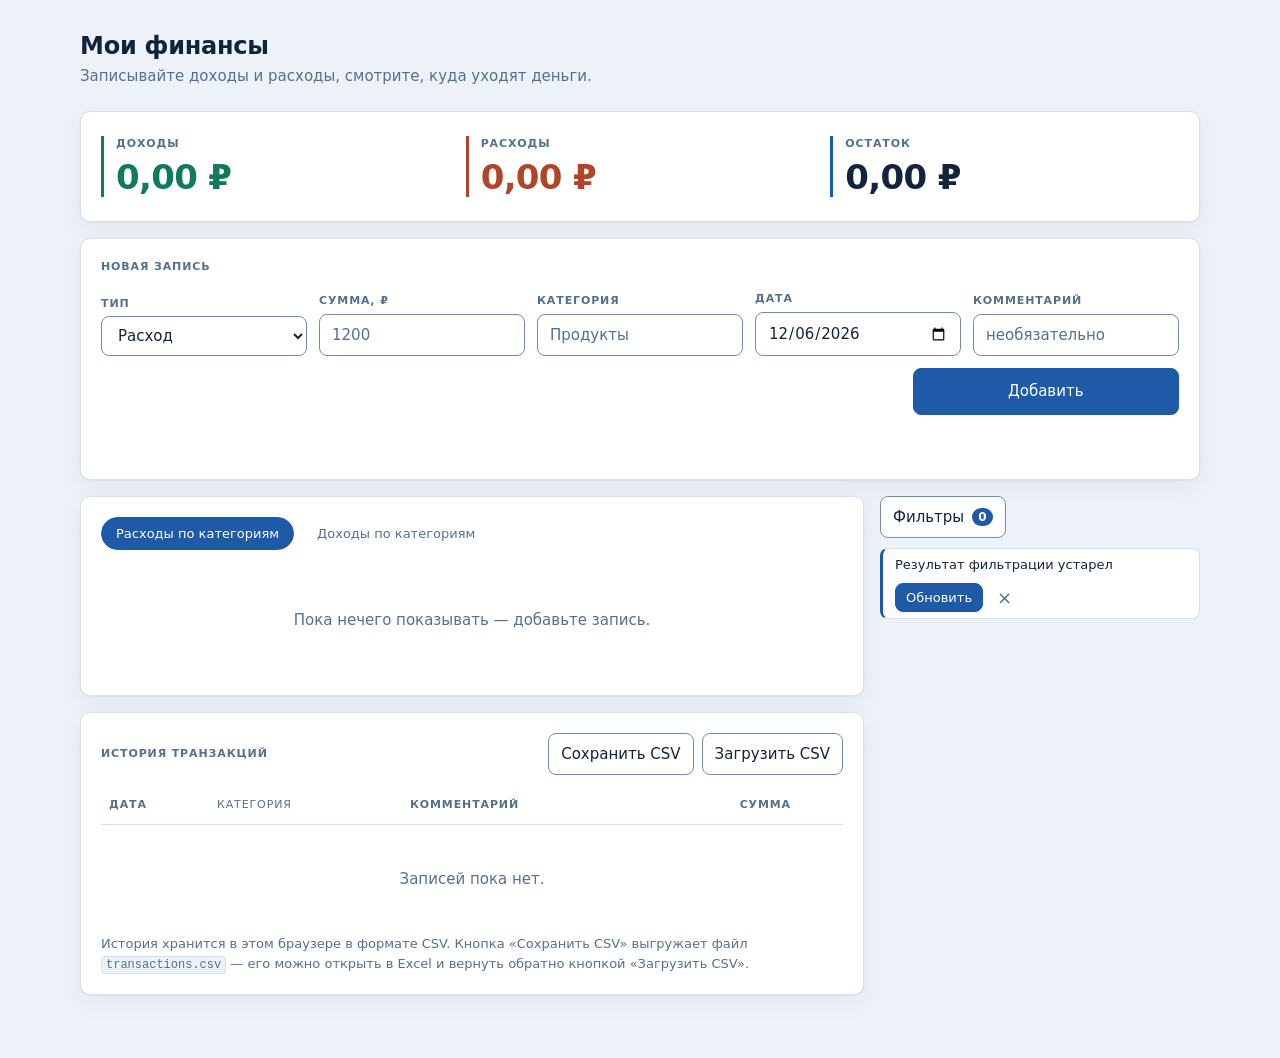
==== commit e686919c: "слияние: фильтрация транзакций (feature/filters)" ====
--- a/app/index.html
+++ b/app/index.html
@@ -103,7 +103,53 @@
        «Результат фильтрации устарел». Контейнер может двигать и обёртывать
        feature/design (раскладка), но id="filters" сохраняется, а внутрь
        дизайн не пишет. -->
-  <aside class="filters" id="filters"></aside>
+  <aside class="filters" id="filters">
+    <div class="filters-bar">
+      <button type="button" class="secondary filters-toggle" id="filtersToggle"
+              aria-expanded="false" aria-controls="filtersPanel">
+        Фильтры<span class="filters-count" id="filtersCount" hidden>0</span>
+      </button>
+
+      <!-- Плашка «устарел»: список на экране не совпадает со строгим результатом
+           фильтра. Итоги и диаграмма в этот момент считаются по строгому результату
+           (SPEC, Сц-5). Крестик закрывает только плашку, список не пересобирает. -->
+      <div class="filters-stale" id="filtersStale" role="status" hidden>
+        <span class="filters-stale-text">Результат фильтрации устарел</span>
+        <button type="button" class="filters-refresh" id="filtersRefresh">Обновить</button>
+        <button type="button" class="filters-close" id="filtersClose"
+                title="Закрыть" aria-label="Закрыть плашку">×</button>
+      </div>
+    </div>
+
+    <div class="filters-panel" id="filtersPanel" hidden>
+      <div class="field">
+        <label for="filterType">Тип</label>
+        <select id="filterType">
+          <option value="all">Все</option>
+          <option value="income">Доходы</option>
+          <option value="expense">Расходы</option>
+        </select>
+      </div>
+      <div class="field">
+        <label for="filterCategory">Категория</label>
+        <select id="filterCategory">
+          <option value="">Все категории</option>
+        </select>
+      </div>
+      <div class="field">
+        <label for="filterFrom">Период с</label>
+        <input type="date" id="filterFrom">
+      </div>
+      <div class="field">
+        <label for="filterTo">Период по</label>
+        <input type="date" id="filterTo">
+      </div>
+      <div class="filters-actions">
+        <button type="button" class="secondary" id="filtersReset">Сбросить фильтры</button>
+      </div>
+      <p class="filters-error" id="filtersError" role="alert"></p>
+    </div>
+  </aside>
   <!-- /ЗОНА filters -->
 
   <!-- Диаграмма -->
--- a/app/styles.css
+++ b/app/styles.css
@@ -430,6 +430,88 @@
    плашки «Результат фильтрации устарел» и состояния «пустой результат».
    Владелец — feature/filters. ===== */
 
+.filters { display: block; margin-bottom: 16px; min-width: 0; }
+
+.filters-bar { display: flex; align-items: center; gap: 10px; flex-wrap: wrap; }
+
+.filters-toggle { display: inline-flex; align-items: center; gap: 8px; }
+
+/* Счётчик активных фильтров: тип ≠ «все», категория, каждая граница периода. */
+.filters-count {
+  display: inline-block;
+  min-width: 20px;
+  padding: 0 6px;
+  border-radius: 10px;
+  background: var(--accent);
+  color: #fff;
+  font-size: 12px;
+  font-weight: 600;
+  line-height: 18px;
+  text-align: center;
+}
+
+/* Плашка «Результат фильтрации устарел» — рядом с кнопкой «Фильтры». */
+.filters-stale {
+  display: flex;
+  align-items: center;
+  gap: 8px;
+  padding: 6px 8px 6px 12px;
+  border: 1px solid var(--line);
+  border-left: 3px solid var(--accent);
+  border-radius: 8px;
+  background: var(--card);
+  font-size: 13px;
+  flex-wrap: wrap;
+}
+.filters-stale-text { color: var(--text); }
+.filters-stale .filters-refresh {
+  padding: 4px 10px;
+  font-size: 13px;
+}
+.filters-stale .filters-close {
+  background: none;
+  border: none;
+  color: var(--muted);
+  font-size: 18px;
+  line-height: 1;
+  padding: 2px 6px;
+  border-radius: 6px;
+}
+.filters-stale .filters-close:hover { color: var(--text); }
+
+.filters-panel {
+  display: grid;
+  grid-template-columns: repeat(4, 1fr);
+  gap: 12px;
+  align-items: end;
+  margin-top: 12px;
+  padding: 16px;
+  border: 1px solid var(--line);
+  border-radius: var(--radius);
+  background: var(--card);
+}
+.filters-panel[hidden] { display: none; }
+.filters-actions { grid-column: 1 / -1; display: flex; gap: 8px; }
+.filters-error {
+  grid-column: 1 / -1;
+  margin: 0;
+  min-height: 19px;
+  color: var(--expense);
+  font-size: 13px;
+  overflow-wrap: anywhere;
+}
+
+/* Кнопка возврата к полному списку в пустом состоянии таблицы (Сц-4). */
+.filters-back { margin-top: 12px; }
+
+/* Погашенная вкладка диаграммы остаётся видимой (решение человека). */
+.tabs button:disabled { opacity: .5; cursor: not-allowed; }
+.tabs button:disabled:hover { filter: none; }
+
+@media (max-width: 760px) {
+  .filters-panel { grid-template-columns: 1fr 1fr; }
+}
+
 /* ===== /ЗОНА filters ===== */
 
 /* ===== ЗОНА theme — переопределения токенов под светлую и тёмную тему
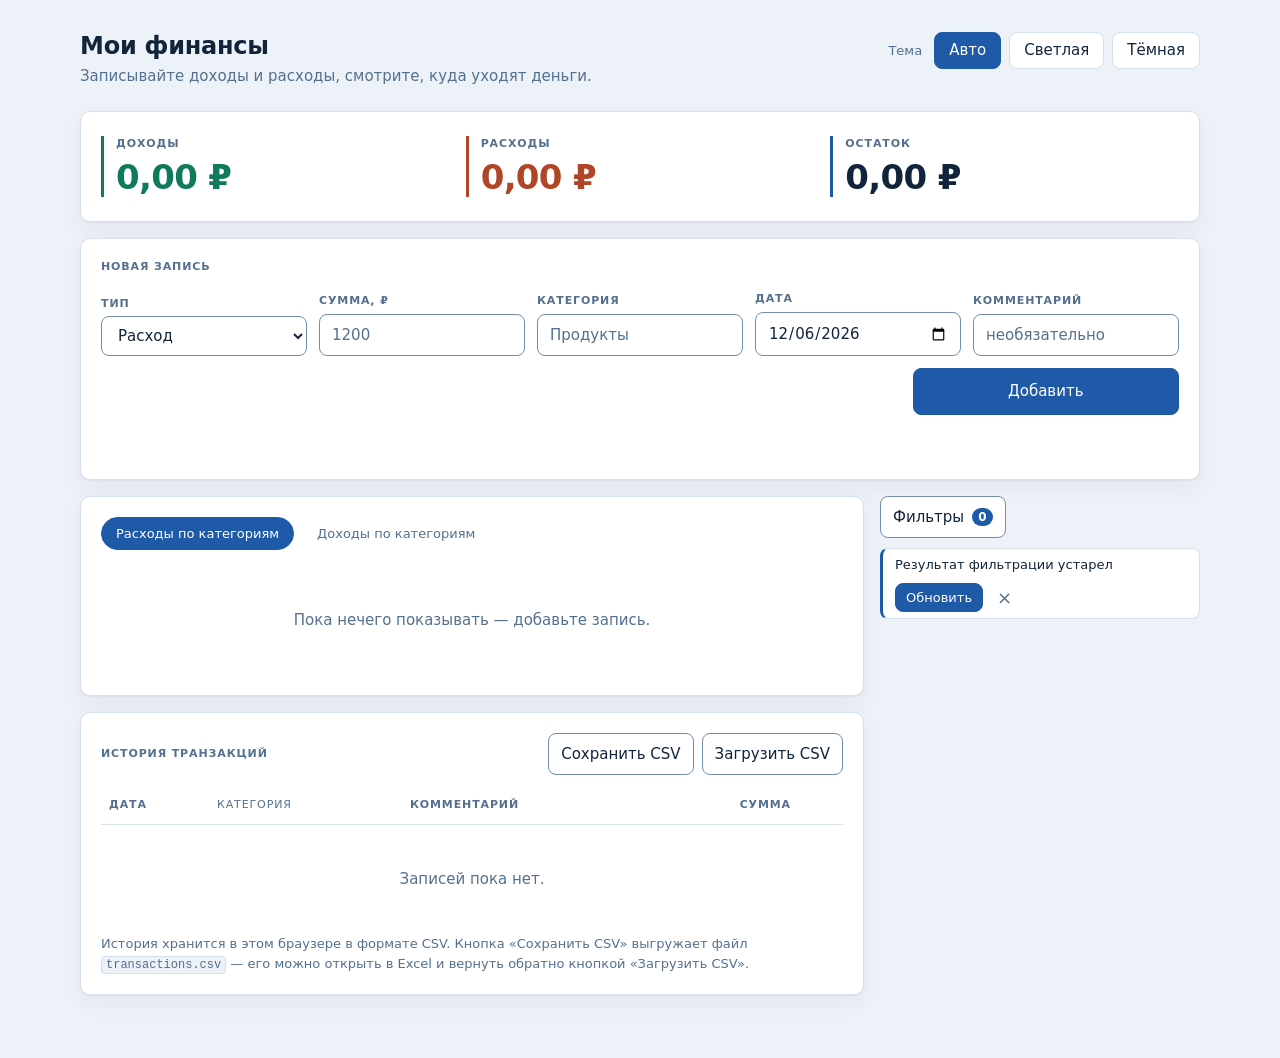
==== commit b8e0b81d: "слияние: тёмная тема с тремя состояниями (feature/theme)" ====
--- a/app/index.html
+++ b/app/index.html
@@ -28,6 +28,27 @@
 
   <!-- ЗОНА theme. Владелец разметки — feature/theme: переключатель темы,
        три состояния (авто / светлая / тёмная). Другие ветки сюда не пишут. -->
+  <div class="theme-switch" id="themeSwitch" role="group" aria-label="Тема оформления">
+    <span class="theme-switch__label">Тема</span>
+    <button type="button" id="themeAuto" data-theme-value="auto" aria-pressed="true">Авто</button>
+    <button type="button" id="themeLight" data-theme-value="light" aria-pressed="false">Светлая</button>
+    <button type="button" id="themeDark" data-theme-value="dark" aria-pressed="false">Тёмная</button>
+  </div>
+  <script>
+  /* Раннее применение выбранной темы: без него страница успевает нарисоваться
+     светлой, а app.js подключён в конце body — получилась бы вспышка старой темы.
+     Скрипт делает ровно одно: ставит data-theme на <html> до отрисовки остального.
+     Режим «авто» атрибута не ставит вообще — тогда работает @media
+     (prefers-color-scheme), и системная тема доходит до страницы без участия JS. */
+  (function () {
+    try {
+      var mode = localStorage.getItem('finance.theme');
+      if (mode === 'dark' || mode === 'light') {
+        document.documentElement.setAttribute('data-theme', mode);
+      }
+    } catch (e) { /* хранилище недоступно — остаётся «авто» */ }
+  })();
+  </script>
   <!-- /ЗОНА theme -->
   </header>
 
--- a/app/styles.css
+++ b/app/styles.css
@@ -519,6 +519,135 @@
    Токены :root ВЫШЕ черты принадлежат feature/design: тема их переопределяет
    здесь, а не правит там. ===== */
 
+/* --- Тёмная палитра «глубокий тёмно-синий», значения из DESIGN.md ---------
+   Значения перечислены ДВАЖДЫ намеренно: одно и то же нужно применить
+   и по явному выбору ([data-theme="dark"]), и по системной теме в режиме «авто»
+   (@media prefers-color-scheme). Объединить два таких правила в одно CSS
+   не позволяет. Списки обязаны совпадать — правим оба или ни одного.
+
+   Имена токенов даны в двух наборах: --card/--text — то, что :root отдаёт
+   сегодня, --surface/--ink — то, как они называются в DESIGN.md и появятся
+   после слияния feature/design. Тема переопределяет ЗНАЧЕНИЯ, новых токенов
+   в :root не заводит. */
+
+[data-theme="dark"] {
+  --bg: #0B1A2E;        /* Полночь */
+  --card: #142943;      /* Кобальт ночной */
+  --surface: #142943;
+  --text: #E6EDF6;      /* Иней обратный */
+  --ink: #E6EDF6;
+  --muted: #93A9C4;     /* Дымка ночная */
+  --accent: #79ADEA;    /* Кобальт светлый */
+  --line: #22405F;      /* Линовка ночная */
+  --income: #3FC095;    /* Хвоя */
+  --expense: #E97B5C;   /* Кирпич */
+}
+
+@media (prefers-color-scheme: dark) {
+  /* «Авто» — это отсутствие data-theme. Явно выбранная светлая тема системную
+     перебивает, поэтому :not([data-theme="light"]). */
+  :root:not([data-theme="light"]) {
+    --bg: #0B1A2E;
+    --card: #142943;
+    --surface: #142943;
+    --text: #E6EDF6;
+    --ink: #E6EDF6;
+    --muted: #93A9C4;
+    --accent: #79ADEA;
+    --line: #22405F;
+    --income: #3FC095;
+    --expense: #E97B5C;
+  }
+}
+
+/* --- места, где цвет выше черты записан литералом, а не токеном -----------
+   Переопределяем их у себя, а не правим чужую зону. После слияния
+   feature/design часть этих правил может стать лишней — тогда их убирает
+   отдельная сверка, а не «заодно». */
+
+[data-theme="dark"] input,
+[data-theme="dark"] select,
+[data-theme="dark"] button.secondary,
+[data-theme="dark"] .tabs button {
+  background: var(--surface);
+  color: var(--text);
+}
+/* Белый текст на светло-голубом акценте даёт 2,34:1 — измерено, не годится.
+   На тёмном фоне подписи кнопок берут цвет фона страницы: 7,47:1. */
+[data-theme="dark"] button { color: var(--bg); }
+[data-theme="dark"] button.secondary,
+[data-theme="dark"] .tabs button { color: var(--text); }
+/* Фон возвращается явно: правило выше гасит акцент у ВСЕХ .tabs button, включая
+   выбранную вкладку. Замер поймал результат — тёмный текст на тёмной панели,
+   1,19:1, вкладка практически не читалась. С акцентом обратно — 7,47:1. */
+[data-theme="dark"] .tabs button[aria-pressed="true"] {
+  background: var(--accent);
+  border-color: var(--accent);
+  color: var(--bg);
+}
+[data-theme="dark"] .del { color: var(--muted); background: none; }
+[data-theme="dark"] .del:hover { color: var(--expense); background: rgba(233, 123, 92, 0.16); }
+/* Подпись в центре кольца ставится скриптом атрибутом fill="#1c1e21" (app.js,
+   выше черты — не мой блок). Презентационный атрибут слабее правила CSS,
+   поэтому цвет чинится отсюда. */
+[data-theme="dark"] #donut text { fill: var(--ink); }
+
+@media (prefers-color-scheme: dark) {
+  :root:not([data-theme="light"]) input,
+  :root:not([data-theme="light"]) select,
+  :root:not([data-theme="light"]) button.secondary,
+  :root:not([data-theme="light"]) .tabs button {
+    background: var(--surface);
+    color: var(--text);
+  }
+  :root:not([data-theme="light"]) button { color: var(--bg); }
+  :root:not([data-theme="light"]) button.secondary,
+  :root:not([data-theme="light"]) .tabs button { color: var(--text); }
+  :root:not([data-theme="light"]) .tabs button[aria-pressed="true"] {
+    background: var(--accent);
+    border-color: var(--accent);
+    color: var(--bg);
+  }
+  :root:not([data-theme="light"]) .del { color: var(--muted); background: none; }
+  :root:not([data-theme="light"]) .del:hover { color: var(--expense); background: rgba(233, 123, 92, 0.16); }
+  :root:not([data-theme="light"]) #donut text { fill: var(--ink); }
+}
+
+/* --- сам переключатель ---------------------------------------------------
+   Раскладку страницы держит feature/design, поэтому здесь только то,
+   без чего переключатель не работает как переключатель. */
+
+.theme-switch {
+  display: flex;
+  align-items: center;
+  gap: 8px;
+  flex-wrap: wrap;
+  margin: 0 0 16px;
+}
+.theme-switch__label {
+  font-size: 13px;
+  color: var(--muted);
+  margin-right: 4px;
+}
+.theme-switch button {
+  background: var(--card);
+  color: var(--text);
+  border: 1px solid var(--line);
+  font-weight: 400;
+  padding: 6px 14px;
+}
+.theme-switch button[aria-pressed="true"] {
+  background: var(--accent);
+  border-color: var(--accent);
+  color: #fff;
+  font-weight: 500;
+}
+[data-theme="dark"] .theme-switch button { background: var(--surface); color: var(--text); }
+[data-theme="dark"] .theme-switch button[aria-pressed="true"] { background: var(--accent); color: var(--bg); }
+@media (prefers-color-scheme: dark) {
+  :root:not([data-theme="light"]) .theme-switch button { background: var(--surface); color: var(--text); }
+  :root:not([data-theme="light"]) .theme-switch button[aria-pressed="true"] { background: var(--accent); color: var(--bg); }
+}
 /* ===== /ЗОНА theme ===== */
 
 /* ===== ЗОНА storage — стили сообщения о несохранённой записи.
